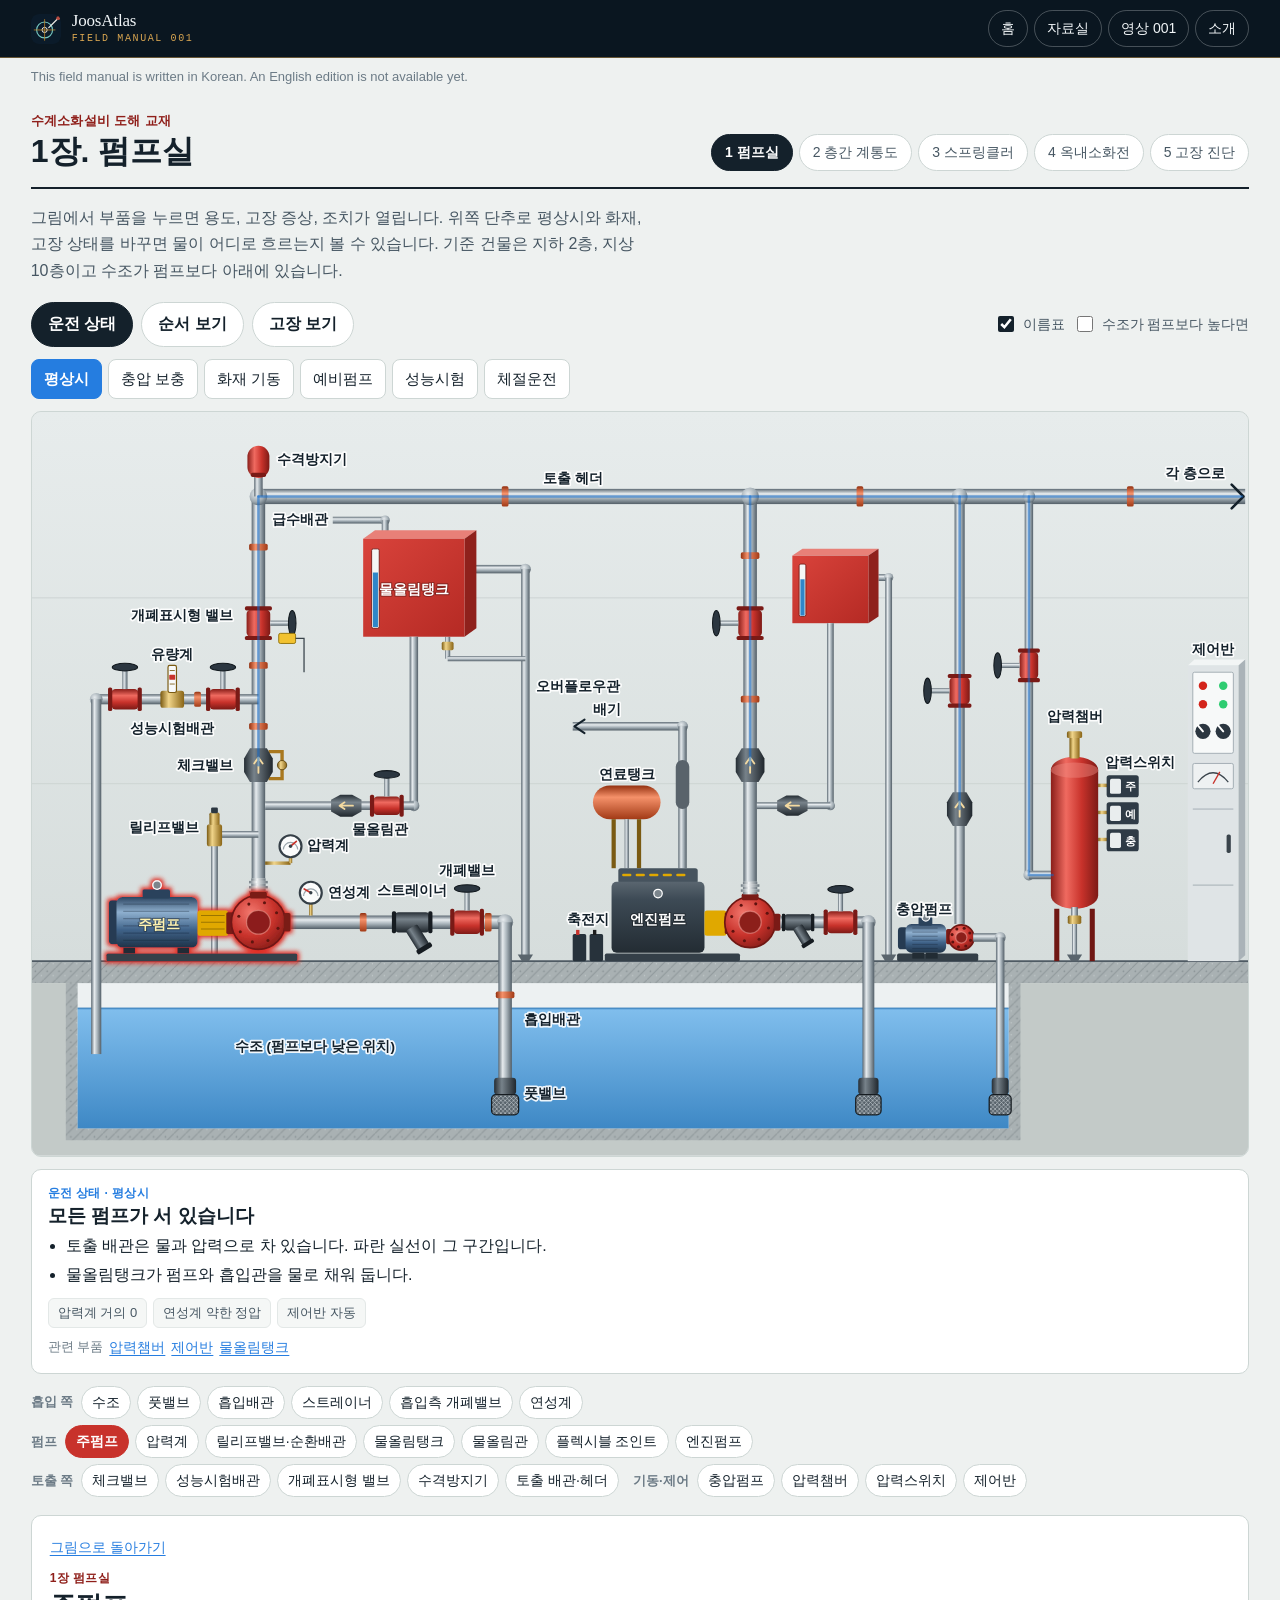
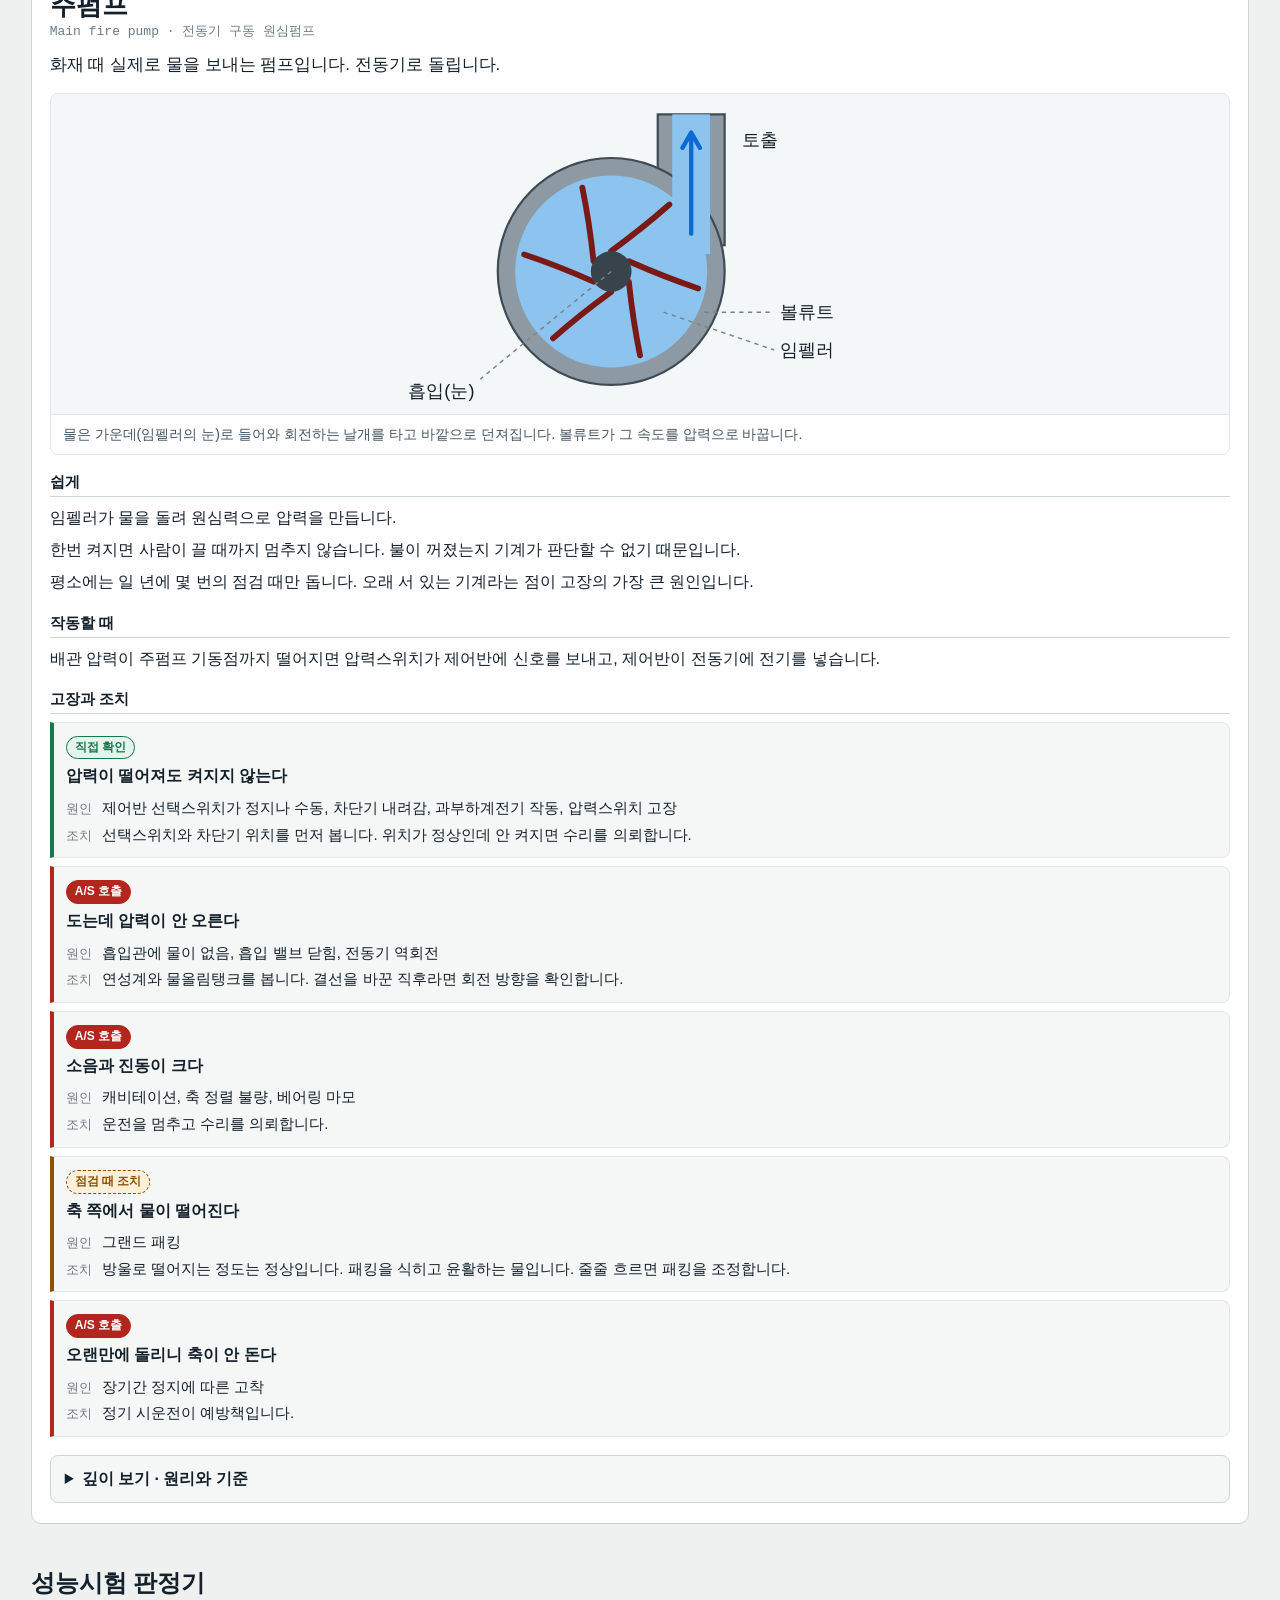
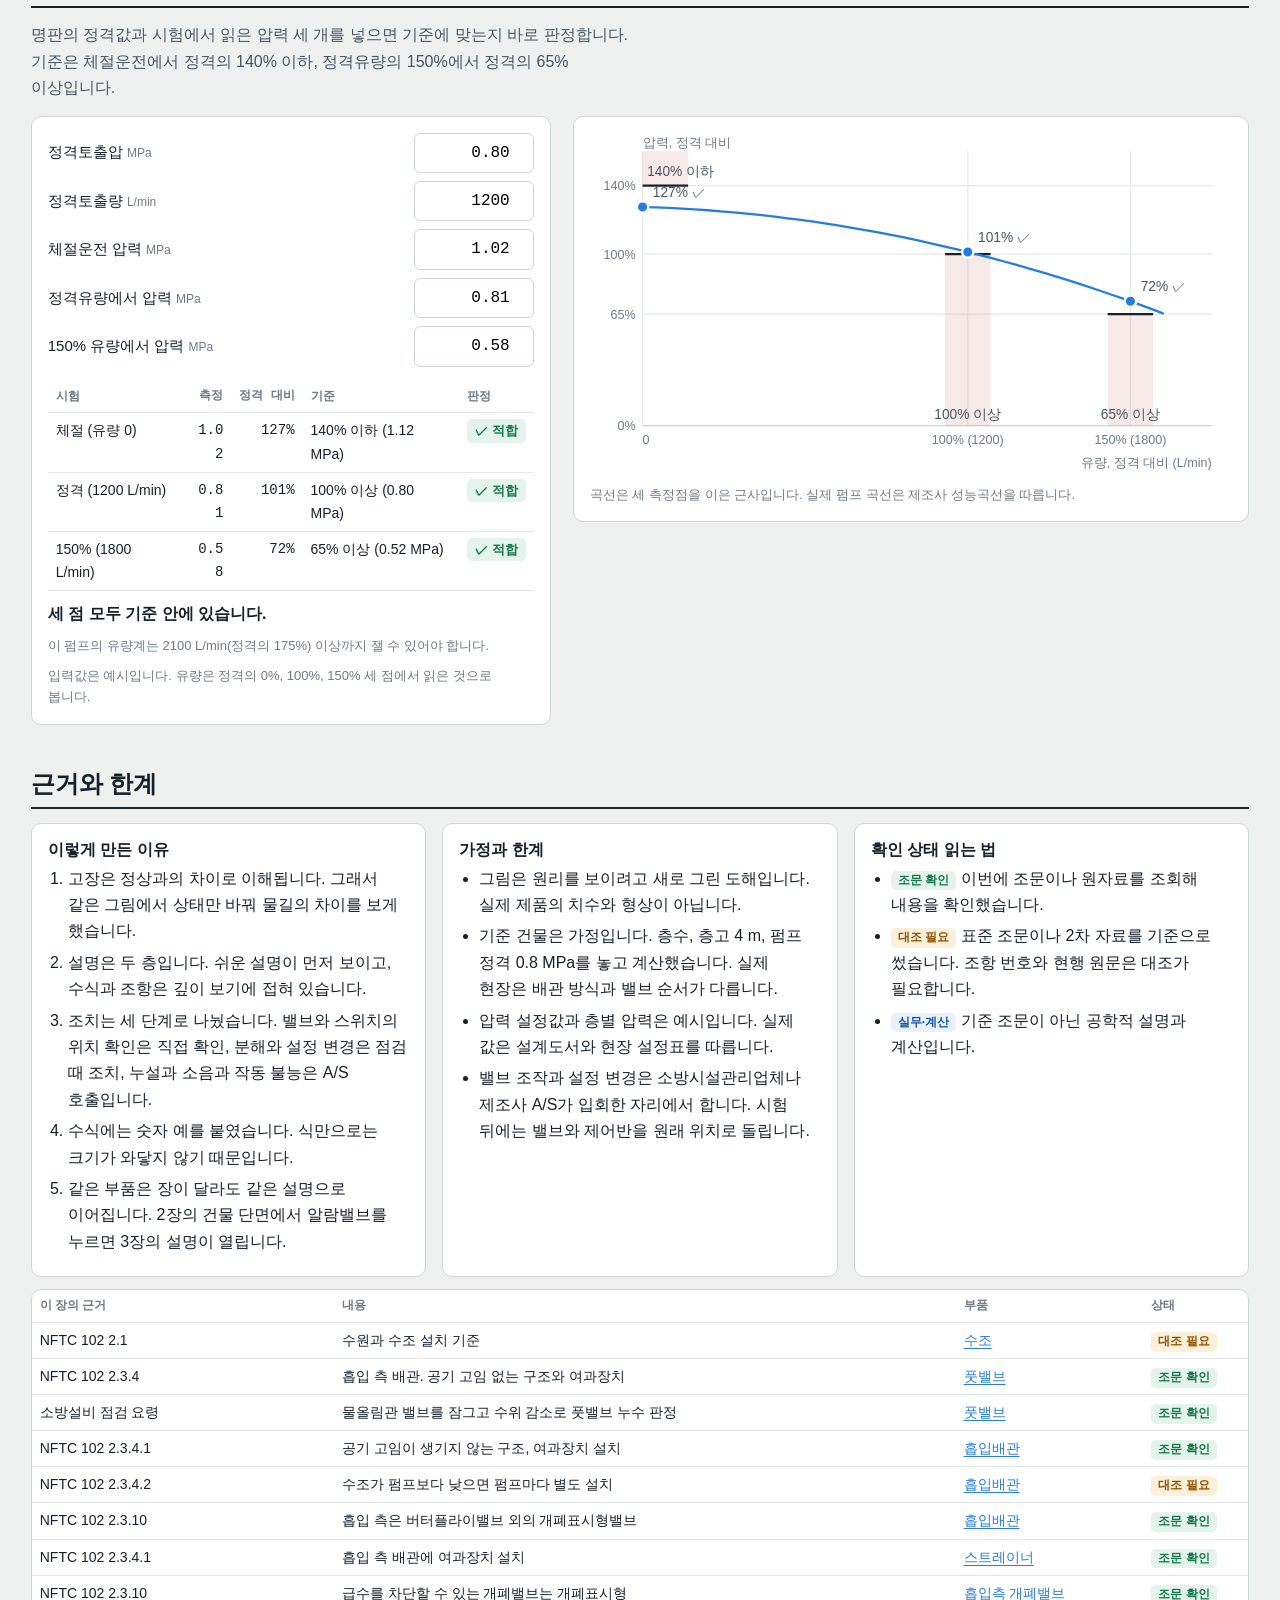
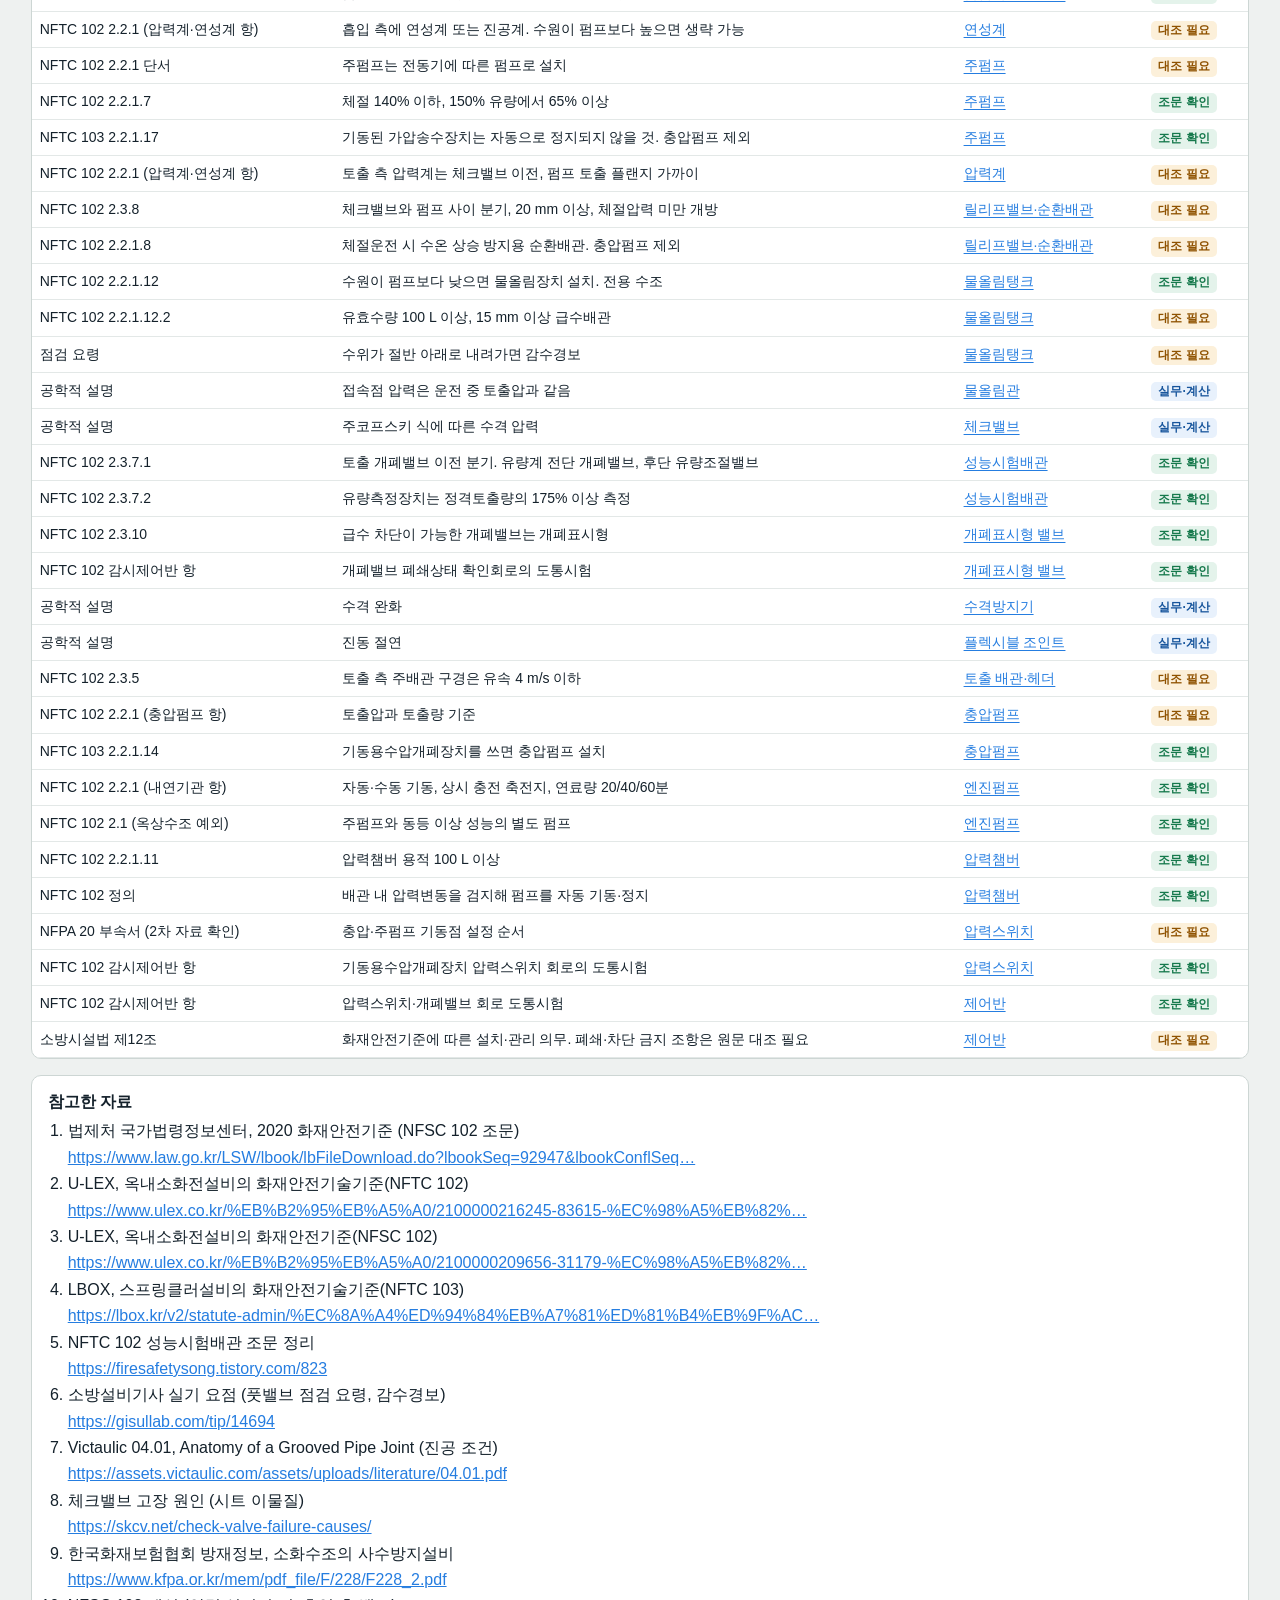
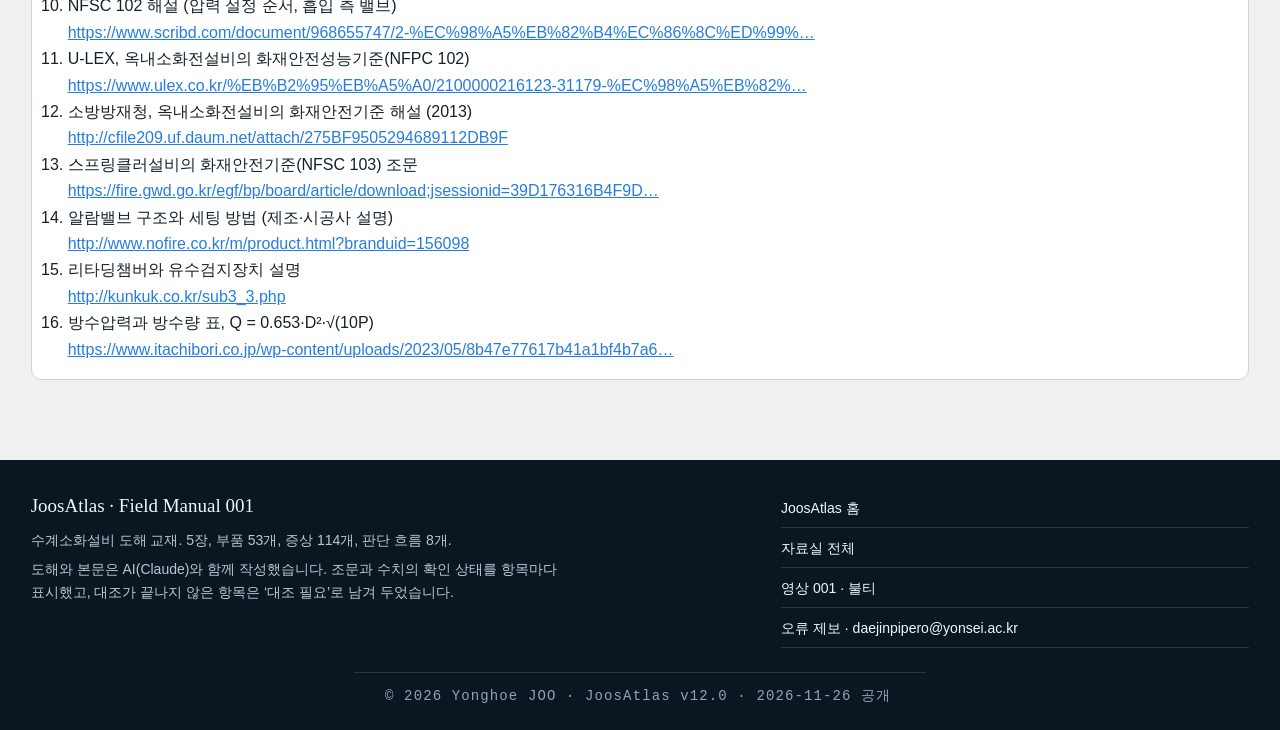
==== manual-001/index.html @ 62c25d91 "Add files via upload" ====
<!DOCTYPE html>
<html lang="ko">
<head>
<meta charset="utf-8">
<meta name="viewport" content="width=device-width, initial-scale=1">
<title>수계소화설비 도해 교재 — Field Manual 001 · JoosAtlas</title>
<meta name="description" content="펌프실에서 스프링클러 헤드까지, 수계소화설비를 그림으로 읽는 교재. 부품을 누르면 용도, 작동, 고장, 조치, 원리가 열립니다.">
<meta name="author" content="Yonghoe JOO">
<meta name="theme-color" content="#0a1620">
<link rel="canonical" href="https://daejinpipero-gaja.github.io/JoosAtlas/manual-001/">
<meta property="og:site_name" content="JoosAtlas">
<meta property="og:title" content="수계소화설비 도해 교재 — Field Manual 001">
<meta property="og:description" content="펌프실에서 스프링클러 헤드까지, 수계소화설비를 그림으로 읽는 교재. 부품을 누르면 용도, 작동, 고장, 조치, 원리가 열립니다.">
<meta property="og:type" content="article">
<meta property="og:url" content="https://daejinpipero-gaja.github.io/JoosAtlas/manual-001/">
<meta property="og:image" content="https://daejinpipero-gaja.github.io/JoosAtlas/assets/images/manual-001-cover.jpg">
<meta name="twitter:card" content="summary_large_image">
<link rel="icon" href="../favicon.svg" type="image/svg+xml">
<link rel="stylesheet" href="css/site.css?v=12.0.0">
</head>
<body>
<header class="jx-mast">
  <div class="jx-mast-in">
    <a class="jx-brand" href="../index.html" aria-label="JoosAtlas 홈으로">
      <img src="../assets/figures/joosatlas-mark.svg" alt="" width="30" height="30">
      <span><strong>JoosAtlas</strong><small>Field Manual 001</small></span>
    </a>
    <nav class="jx-nav" aria-label="사이트">
      <a href="../index.html">홈</a>
      <a href="../library.html">자료실</a>
      <a href="../film-001.html">영상 001</a>
      <a href="../about.html">소개</a>
    </nav>
  </div>
</header>
<p class="jx-note" lang="en">This field manual is written in Korean. An English edition is not available yet.</p>
<div class="wrap">
<header class="top">
  <div>
    <p class="eyebrow">수계소화설비 도해 교재</p>
    <h1 id="chapTitle">1장. 펌프실</h1>
  </div>
  <nav aria-label="장 목록"><ul class="chapters" id="chapNav"></ul></nav>
</header>
<main id="main"></main>
<section class="sec" id="basis">
  <h2>근거와 한계</h2>
  <div class="basis">
    <div class="card">
      <h3>이렇게 만든 이유</h3>
      <ol>
        <li>고장은 정상과의 차이로 이해됩니다. 그래서 같은 그림에서 상태만 바꿔 물길의 차이를 보게 했습니다.</li>
        <li>설명은 두 층입니다. 쉬운 설명이 먼저 보이고, 수식과 조항은 깊이 보기에 접혀 있습니다.</li>
        <li>조치는 세 단계로 나눴습니다. 밸브와 스위치의 위치 확인은 직접 확인, 분해와 설정 변경은 점검 때 조치, 누설과 소음과 작동 불능은 A/S 호출입니다.</li>
        <li>수식에는 숫자 예를 붙였습니다. 식만으로는 크기가 와닿지 않기 때문입니다.</li>
        <li>같은 부품은 장이 달라도 같은 설명으로 이어집니다. 2장의 건물 단면에서 알람밸브를 누르면 3장의 설명이 열립니다.</li>
      </ol>
    </div>
    <div class="card">
      <h3>가정과 한계</h3>
      <ul>
        <li>그림은 원리를 보이려고 새로 그린 도해입니다. 실제 제품의 치수와 형상이 아닙니다.</li>
        <li>기준 건물은 가정입니다. 층수, 층고 4 m, 펌프 정격 0.8 MPa를 놓고 계산했습니다. 실제 현장은 배관 방식과 밸브 순서가 다릅니다.</li>
        <li>압력 설정값과 층별 압력은 예시입니다. 실제 값은 설계도서와 현장 설정표를 따릅니다.</li>
        <li>밸브 조작과 설정 변경은 소방시설관리업체나 제조사 A/S가 입회한 자리에서 합니다. 시험 뒤에는 밸브와 제어반을 원래 위치로 돌립니다.</li>
      </ul>
    </div>
    <div class="card">
      <h3>확인 상태 읽는 법</h3>
      <ul>
        <li><span class="st v">조문 확인</span> 이번에 조문이나 원자료를 조회해 내용을 확인했습니다.</li>
        <li><span class="st c">대조 필요</span> 표준 조문이나 2차 자료를 기준으로 썼습니다. 조항 번호와 현행 원문은 대조가 필요합니다.</li>
        <li><span class="st p">실무·계산</span> 기준 조문이 아닌 공학적 설명과 계산입니다.</li>
      </ul>
    </div>
  </div>
  <div class="tablewrap" id="codeWrap"><table id="codeTable"><thead><tr><th>이 장의 근거</th><th>내용</th><th>부품</th><th>상태</th></tr></thead><tbody></tbody></table></div>
  <div class="card src" style="margin-top:16px">
    <h3 style="font-size:16px;margin-bottom:6px">참고한 자료</h3>
    <ol id="srcList" style="margin:0;padding-left:20px"></ol>
  </div>
</section>
</div>

<footer class="jx-foot">
  <div class="jx-foot-in">
    <div>
      <strong>JoosAtlas · Field Manual 001</strong>
      <p>수계소화설비 도해 교재. 5장, 부품 53개, 증상 114개, 판단 흐름 8개.</p>
      <p>도해와 본문은 AI(Claude)와 함께 작성했습니다. 조문과 수치의 확인 상태를 항목마다 표시했고, 대조가 끝나지 않은 항목은 ‘대조 필요’로 남겨 두었습니다.</p>
    </div>
    <nav aria-label="관련 자료">
      <a href="../index.html">JoosAtlas 홈</a>
      <a href="../library.html">자료실 전체</a>
      <a href="../film-001.html">영상 001 · 불티</a>
      <a href="mailto:daejinpipero@yonsei.ac.kr">오류 제보 · daejinpipero@yonsei.ac.kr</a>
    </nav>
  </div>
  <p class="jx-base">© 2026 Yonghoe JOO · JoosAtlas v12.0 · 2026-11-26 공개</p>
</footer>
<script src="js/book.js?v=12.0.0"></script>
<script src="js/scene.js?v=12.0.0"></script>
<script src="js/figs.js?v=12.0.0"></script>
<script src="js/data.js?v=12.0.0"></script>
<script src="js/draw.js?v=12.0.0"></script>
<script src="js/ch1.js?v=12.0.0"></script>
<script src="js/ch2.js?v=12.0.0"></script>
<script src="js/ch3.js?v=12.0.0"></script>
<script src="js/ch4.js?v=12.0.0"></script>
<script src="js/ch5.js?v=12.0.0"></script>
<script src="js/app.js?v=12.0.0"></script>
</body>
</html>
---- manual-001/css/site.css ----
:root{
  /* layout: illustrated stage first, reading card beside it on wide screens; cool technical-manual paper, signal red for fire equipment */
  --paper:#eef1f0; --panel:#ffffff; --panel-2:#f5f7f6; --ink:#14212b; --ink-2:#465662; --ink-3:#6c7b86; --line:#cdd6d4; --line-2:#e3e8e7;
  --fire:#c8322b; --fire-ink:#8f1f1a; --fire-tint:#fbecea; --water:#257de0; --water-tint:#e8f1fc;
  --ok:#16794c; --ok-tint:#e4f3eb; --warn:#8f5200; --warn-tint:#fcf0da; --crit:#b3261e; --crit-tint:#fce9e7;
  --series-1:#257de0; --series-2:#f47230;
  --font-body:"IBM Plex Sans KR","Noto Sans KR","Apple SD Gothic Neo","Malgun Gothic","Noto Sans CJK KR",sans-serif;
  --font-mono:"IBM Plex Mono","D2Coding",ui-monospace,Menlo,monospace;
  --r:10px;
  color-scheme:light;
}
*{box-sizing:border-box}
[hidden]{display:none!important}
html{-webkit-text-size-adjust:100%}
body{margin:0;background:var(--paper);color:var(--ink);font-family:var(--font-body);font-size:16px;line-height:1.65;word-break:keep-all;overflow-wrap:anywhere}
.wrap{max-width:1620px;margin:0 auto;padding:22px clamp(16px,2.4vw,36px) 72px}
h1,h2,h3,h4{text-wrap:balance;margin:0;line-height:1.25}
p{margin:0}
button{font:inherit;color:inherit}
:focus-visible{outline:3px solid var(--water);outline-offset:2px}

.top{display:flex;flex-wrap:wrap;gap:14px 28px;align-items:flex-end;justify-content:space-between;padding-bottom:16px;border-bottom:2px solid var(--ink)}
.eyebrow{font-size:13px;font-weight:600;color:var(--fire-ink);letter-spacing:.02em}
h1{font-size:32px;font-weight:700}
.chapters{display:flex;flex-wrap:wrap;gap:6px;list-style:none;margin:0;padding:0}
.ch{font:inherit;font-size:14px;padding:6px 13px;border-radius:999px;border:1px solid var(--line);background:var(--panel);color:var(--ink-2);cursor:pointer}
.ch:hover{border-color:var(--ink-3)}
.ch.on{background:var(--ink);border-color:var(--ink);color:#fff;font-weight:600}
.ch small{font-size:11px;margin-left:4px}
.lede{max-width:70ch;margin:16px 0 18px;color:var(--ink-2)}

.stage{display:grid;grid-template-columns:minmax(0,1fr);gap:18px;align-items:start}
@media (min-width:1500px){.stage{grid-template-columns:minmax(0,1fr) 450px}#detail{position:sticky;top:12px;max-height:calc(100vh - 24px);overflow:auto}}
.left{min-width:0;display:flex;flex-direction:column;gap:12px}

.tabs{display:flex;flex-wrap:wrap;gap:8px;align-items:center}
.tabs .tab{border:1px solid var(--line);background:var(--panel);padding:8px 16px;border-radius:999px;cursor:pointer;font-weight:600}
.tabs .tab[aria-selected="true"]{background:var(--ink);border-color:var(--ink);color:#fff}
.tabs .spacer{flex:1}
.tog{display:inline-flex;align-items:center;gap:6px;font-size:14px;color:var(--ink-2);cursor:pointer}
.tog input{width:16px;height:16px;accent-color:var(--ink)}
.opts{display:flex;flex-wrap:wrap;gap:6px}
.opt{border:1px solid var(--line);background:var(--panel);padding:7px 12px;border-radius:8px;cursor:pointer;font-size:15px}
.opt:hover{border-color:var(--ink-3)}
.opt[aria-pressed="true"]{background:var(--water);border-color:var(--water);color:#fff;font-weight:600}
.opts.fault .opt[aria-pressed="true"]{background:var(--crit);border-color:var(--crit)}
.stepper{display:flex;flex-wrap:wrap;gap:8px;align-items:center}
.stepper .opt{min-width:72px}
.dots{display:flex;gap:5px;list-style:none;margin:0;padding:0}
.dots button{width:28px;height:28px;border-radius:50%;border:1px solid var(--line);background:var(--panel);cursor:pointer;font-size:13px;font-family:var(--font-mono)}
.dots button[aria-current="step"]{background:var(--water);border-color:var(--water);color:#fff}

.cap{display:grid;grid-template-columns:minmax(0,1fr);gap:14px;background:var(--panel);border:1px solid var(--line);border-radius:var(--r);padding:14px 16px}
.cap.withchart{grid-template-columns:minmax(0,1fr) minmax(0,470px)}
@media (max-width:980px){.cap.withchart{grid-template-columns:minmax(0,1fr)}}
.cap h2{font-size:19px;font-weight:700;margin-bottom:4px}
.cap .kind{font-size:12px;font-weight:700;letter-spacing:.03em;color:var(--water)}
.cap.fault .kind{color:var(--crit)}
.cap ul{margin:6px 0 0;padding-left:18px;max-width:72ch}
.cap li{margin:2px 0}
.reads{display:flex;flex-wrap:wrap;gap:6px;margin-top:10px}
.read{font-size:13px;padding:3px 9px;border-radius:6px;background:var(--panel-2);border:1px solid var(--line-2);color:var(--ink-2)}
.rel{display:flex;flex-wrap:wrap;gap:6px;margin-top:8px;align-items:center;font-size:13px;color:var(--ink-3)}
.linkbtn{border:0;background:none;padding:0;color:var(--water);text-decoration:underline;text-underline-offset:3px;cursor:pointer;font-size:14px}
.posnote{margin-top:8px;font-size:14px;color:var(--warn);background:var(--warn-tint);border-radius:6px;padding:6px 10px}

.scenewrap{overflow-x:auto;border:1px solid var(--line);border-radius:var(--r);background:#dfe5e4}
#scene{display:block;width:100%;height:auto;min-width:940px}
#scene .lamp{transition:none}
.part{cursor:pointer;outline:none}
.part:focus-visible{filter:url(#fHov)}
@media (hover:hover){.part:hover{filter:url(#fHov)}}
.part.sel{filter:url(#fSel)}
.lb{font-size:16px;font-weight:600;fill:var(--ink);paint-order:stroke;stroke:rgba(255,255,255,.9);stroke-width:4px;stroke-linejoin:round;cursor:pointer}
.lb.inv{fill:#fff;stroke:rgba(0,0,0,.3);stroke-width:2.5px}
.lb.sel{fill:var(--fire-ink)}.lb.inv.sel{fill:#fff3b0}
#scene.nolabel .lb{display:none}
#scene.pos .part[data-id="footvalve"],#scene.pos .part[data-id="primingtank"],#scene.pos .part[data-id="primingpipe"],
#scene.pos .lb[data-id="footvalve"],#scene.pos .lb[data-id="primingtank"],#scene.pos .lb[data-id="primingpipe"]{opacity:.16}
.ps-t{font-size:13px;font-weight:700;fill:#fff}
.lamp{fill:#7b858c;stroke:#fff;stroke-width:1.5}
.lamp.run{fill:#22c55e}
.flow{display:none;fill:none;stroke-linecap:round;pointer-events:none}
.flow.held{display:block;stroke:#0b6bd3;stroke-width:3;opacity:.5}
.flow.on,.flow.hunt{display:block;stroke:#0b6bd3;stroke-width:6;stroke-dasharray:11 10}
.flow.weak{display:block;stroke:#0b6bd3;stroke-width:4;stroke-dasharray:4 17;opacity:.85}
.flow.warn{display:block;stroke:#e07b00;stroke-width:6;stroke-dasharray:11 10}
.flow.bad{display:block;stroke:#d3241b;stroke-width:6;stroke-dasharray:11 10}
.badge{display:none}.badge.show{display:block}
.badge rect{fill:#14212b}.badge.bad rect{fill:var(--crit)}
.badge text{font-size:14px;font-weight:700;fill:#fff}
@keyframes dash{to{stroke-dashoffset:-21}}
@keyframes blink{50%{opacity:.15}}
@keyframes spin{to{transform:rotate(360deg)}}
@media (prefers-reduced-motion:no-preference){
  .flow.on,.flow.warn,.flow.bad{animation:dash .6s linear infinite}
  .flow.weak{animation:dash 1.6s linear infinite}
  .flow.hunt{animation:dash .6s linear infinite,blink 1.2s steps(2,start) infinite}
  .lamp.run{animation:blink 1s steps(2,start) infinite}
  .f-spin{animation:spin 2.6s linear infinite}
}
.f-spin{transform-origin:0 0}

.chips{display:flex;flex-wrap:wrap;gap:6px 14px;align-items:baseline}
.chipgroup{display:flex;flex-wrap:wrap;gap:6px;align-items:center}
.chipgroup b{font-size:13px;color:var(--ink-3);font-weight:600;margin-right:2px}
.chip{border:1px solid var(--line);background:var(--panel);padding:4px 10px;border-radius:999px;cursor:pointer;font-size:14px}
.chip[aria-pressed="true"]{background:var(--fire);border-color:var(--fire);color:#fff;font-weight:600}

#detail{background:var(--panel);border:1px solid var(--line);border-radius:var(--r);padding:18px 18px 20px;min-width:0}
.d-cat{font-size:12px;font-weight:700;letter-spacing:.03em;color:var(--fire-ink)}
#detail h2{font-size:26px;font-weight:700}
.d-en{font-size:13px;color:var(--ink-3);font-family:var(--font-mono)}
.d-one{margin-top:8px;font-size:17px;font-weight:500}
.d-lift{display:inline-block;margin-top:8px;font-size:13px;padding:2px 9px;border-radius:6px;background:var(--warn-tint);color:var(--warn)}
.d-fig{margin-top:14px;border:1px solid var(--line-2);border-radius:8px;overflow:hidden;background:#f4f7f7}
.d-fig svg{display:block;width:100%;height:auto;max-height:320px}
.d-fig .states{display:flex;flex-wrap:wrap;gap:6px;padding:8px 10px;border-bottom:1px solid var(--line-2);background:var(--panel)}
.d-fig .states .opt{font-size:14px;padding:5px 10px}
.d-fig figcaption{padding:8px 12px;font-size:14px;color:var(--ink-2);background:var(--panel);border-top:1px solid var(--line-2)}
figure{margin:0}
.d-sec{margin-top:18px}
.d-sec h3{font-size:15px;font-weight:700;color:var(--ink);padding-bottom:4px;border-bottom:1px solid var(--line);margin-bottom:8px}
.d-sec p+p{margin-top:6px}
.fault{border:1px solid var(--line-2);border-left:4px solid var(--ink-3);border-radius:0 8px 8px 0;padding:10px 12px;margin-top:8px;background:var(--panel-2)}
.fault.lv-self{border-left-color:var(--ok)}.fault.lv-pro{border-left-color:var(--warn)}.fault.lv-as{border-left-color:var(--crit)}
.fault strong{display:block;font-weight:600}
.fault dl{margin:6px 0 0;display:grid;grid-template-columns:auto minmax(0,1fr);gap:2px 10px;font-size:15px}
.fault dt{color:var(--ink-3);font-size:13px;padding-top:2px}
.fault dd{margin:0}
.pill{display:inline-block;font-size:12px;font-weight:700;padding:1px 8px;border-radius:999px;margin-bottom:4px;border:1.5px solid}
.pill.self{color:var(--ok);background:var(--ok-tint);border-color:var(--ok);border-style:solid}
.pill.pro{color:var(--warn);background:var(--warn-tint);border-color:var(--warn);border-style:dashed}
.pill.as{color:#fff;background:var(--crit);border-color:var(--crit)}
details.deep{margin-top:18px;border:1px solid var(--line);border-radius:8px;background:var(--panel-2)}
details.deep summary{cursor:pointer;padding:10px 14px;font-weight:700}
details.deep .in{padding:0 14px 14px}
details.deep li{margin:6px 0}
details.deep ul,details.deep ol{padding-left:18px;margin:4px 0}
.eq{display:inline-block;font-family:var(--font-mono);font-size:14px;background:var(--panel);border:1px solid var(--line-2);border-radius:5px;padding:1px 7px;margin:2px 0}
table{border-collapse:collapse;width:100%;font-size:14px}
th,td{text-align:left;padding:6px 8px;border-bottom:1px solid var(--line-2);vertical-align:top}
th{font-size:12px;color:var(--ink-3);font-weight:600;white-space:nowrap}
td.num,th.num{text-align:right;font-variant-numeric:tabular-nums;font-family:var(--font-mono)}
.st{display:inline-block;font-size:12px;font-weight:600;padding:0 7px;border-radius:5px;white-space:nowrap}
.st.v{background:var(--ok-tint);color:var(--ok)}.st.c{background:var(--warn-tint);color:var(--warn)}.st.p{background:var(--water-tint);color:#17559c}

.sec{margin-top:44px}
.sec>h2{font-size:24px;font-weight:700;padding-bottom:8px;border-bottom:2px solid var(--ink);margin-bottom:14px}
.sec>p.intro{max-width:70ch;color:var(--ink-2);margin-bottom:14px}
.cols{display:grid;grid-template-columns:minmax(0,520px) minmax(0,1fr);gap:22px;align-items:start}
@media (max-width:900px){.cols{grid-template-columns:minmax(0,1fr)}}
.card{background:var(--panel);border:1px solid var(--line);border-radius:var(--r);padding:16px}
.form{display:grid;grid-template-columns:minmax(0,1fr) 120px;gap:8px 12px;align-items:center}
.form label{font-size:15px}
.form input{font:inherit;font-family:var(--font-mono);padding:6px 8px;border:1px solid var(--line);border-radius:6px;width:100%;text-align:right;background:var(--panel)}
.form .unit{font-size:12px;color:var(--ink-3)}
.verdicts{margin-top:14px}
.vd{display:inline-flex;align-items:center;gap:5px;font-weight:700;font-size:13px;padding:1px 8px;border-radius:5px;white-space:nowrap}
.vd.ok{background:var(--ok-tint);color:var(--ok)}.vd.ng{background:var(--crit-tint);color:var(--crit)}
.chart{position:relative;max-width:640px}
.chart svg{display:block;width:100%;height:auto}
.c-axis{stroke:var(--line);stroke-width:1}.c-grid{stroke:var(--line-2);stroke-width:1}
.c-ref{stroke:var(--ink-3);stroke-width:1;stroke-dasharray:4 4}
.c-t{font-size:12px;fill:var(--ink-2)}.c-ts{font-size:11px;fill:var(--ink-3)}
.c-line{fill:none;stroke:var(--series-1);stroke-width:2;stroke-linejoin:round;stroke-linecap:round}
.c-line2{fill:none;stroke:var(--series-2);stroke-width:2;stroke-dasharray:6 4;stroke-linejoin:round}
.c-pt{fill:var(--series-1);stroke:var(--panel);stroke-width:2}
.c-zone{fill:var(--crit);opacity:.1}
.c-lim{stroke:var(--ink);stroke-width:2}
.c-cross{stroke:var(--ink-3);stroke-width:1;display:none}
.tip{position:absolute;pointer-events:none;background:var(--ink);color:#fff;font-size:13px;padding:5px 9px;border-radius:6px;display:none;white-space:nowrap;z-index:2;transform:translate(-50%,-120%)}
.tip b{font-family:var(--font-mono)}
.legend{display:flex;gap:14px;font-size:13px;color:var(--ink-2);margin-top:4px}
.legend i{display:inline-block;width:20px;height:0;border-top:2px solid var(--series-1);vertical-align:middle;margin-right:5px}
.legend i.s2{border-top:2px dashed var(--series-2)}
.note{font-size:13px;color:var(--ink-3);margin-top:8px;max-width:72ch}
.search{font:inherit;padding:8px 12px;border:1px solid var(--line);border-radius:8px;width:min(420px,100%);background:var(--panel)}
.tablewrap{overflow-x:auto;margin-top:12px;background:var(--panel);border:1px solid var(--line);border-radius:var(--r)}
.tablewrap table{min-width:720px}
.basis{display:grid;grid-template-columns:repeat(auto-fit,minmax(300px,1fr));gap:16px}
.basis h3{font-size:16px;margin-bottom:6px}
.basis ol,.basis ul{margin:0;padding-left:20px}
.basis li{margin:5px 0}
.src a{color:var(--water);word-break:break-all}
.backtop{display:none;margin-bottom:10px}
@media (max-width:1499px){.backtop{display:inline-block}}

/* figure inks */
.f-bg{fill:#f4f7f7}.f-m{fill:#8e9aa3;stroke:#3f4a53;stroke-width:1.5}.f-w{fill:#8cc4ef}.f-w2{fill:#c3e0f6}.f-w3{fill:#f3d7a3}.f-air{fill:#fdfefe}
.f-seat{fill:#39434b}.f-disc{fill:#c8322b;stroke:#7a1a16;stroke-width:1}.f-stem{fill:#5c6871}.f-mesh,.f-meshfig{fill:url(#pMesh);stroke:#39434b;stroke-width:1.5}
.f-deb{fill:#6b4a12;stroke:#3d2a08;stroke-width:1}.f-spr{fill:none;stroke:#39434b;stroke-width:3;stroke-linejoin:round}
.f-t{font-size:12.5px;fill:var(--ink);font-weight:500}.f-l{stroke:#74838e;stroke-width:1;stroke-dasharray:3 3}
.f-a{fill:none;stroke:#0b6bd3;stroke-width:3;stroke-linecap:round}.f-a.bad{stroke:#c3241b}.f-a.warn{stroke:#b86a00}
.f-box{fill:#fff;stroke:#39434b;stroke-width:1.5}.f-dot{fill:#39434b}.f-ct{stroke:#39434b;stroke-width:3;stroke-linecap:round;fill:none}.f-ct.on{stroke:#16794c}
.f-br{fill:#c9a44a;stroke:#7a5a12;stroke-width:1}.f-arm{stroke:#39434b;stroke-width:3;fill:none}.f-float{fill:#e0a800;stroke:#8a6b00;stroke-width:1.5}
.f-alarm{fill:#d3241b}.f-ok{fill:#16794c}.f-glass{fill:#fff;stroke:#39434b;stroke-width:1.5}.f-float2{fill:#c8322b}.f-brk{fill:none;stroke:#39434b;stroke-width:1.5}
.f-ptr{fill:#c8322b}.f-hw{fill:#2b3640}.f-tam{fill:#f2c230;stroke:#8a6b00;stroke-width:1}.f-dial{fill:#fff;stroke:#39434b;stroke-width:3}
.f-tick{stroke:#39434b;stroke-width:2}.f-ndl{stroke:#c8322b;stroke-width:3.5;stroke-linecap:round}.f-blade{fill:none;stroke:#7a1a16;stroke-width:4;stroke-linecap:round}

/* chapters 2 to 5 */
.viz{display:none}.viz.show{display:block}
.spray path{fill:none;stroke:#0b6bd3;stroke-width:2.5;stroke-dasharray:3 8;stroke-linecap:round}
.mark{fill:none;stroke:#f47230;stroke-width:4;stroke-dasharray:7 6;pointer-events:none}
.nt{font-size:13px;fill:var(--ink-3)}.fl{font-size:15px;font-weight:700;fill:var(--ink-2)}
.pl{font-size:15px;font-family:var(--font-mono);fill:var(--ink)}.pl.hi{fill:var(--crit);font-weight:700}
.zt{font-size:17px;font-weight:700;fill:var(--ink-2)}.dt{font-size:14px;font-weight:700;fill:var(--ink)}.bt{font-size:13px;font-weight:700;fill:#fff}
.lb.inv2{fill:#4a3b14;stroke:rgba(255,255,255,.55)}
.d-home{margin-top:8px;font-size:14px;color:var(--ink-2)}
.seqpick{margin-bottom:8px}
#optsSeq{display:block}
.treepick{display:flex;flex-wrap:wrap;gap:6px;margin-bottom:12px}
.tree h3{font-size:19px;margin-bottom:10px}
.tree .steps{margin:0;padding-left:22px;max-width:76ch}
.tree .steps li{margin:8px 0;padding-left:4px}
.tree .steps li span{margin-right:10px}
.tree .ans{font-size:13px;padding:1px 9px;border-radius:6px;background:var(--panel-2);border:1px solid var(--line);white-space:nowrap}
.tree .now{font-weight:600}
.tree .yn{display:inline-flex;gap:6px;margin-top:6px}
.tree .fault{max-width:76ch;margin-top:12px}
@media (prefers-reduced-motion:no-preference){.spray path{animation:dash .5s linear infinite}.mark{animation:blink 1.1s steps(2,start) infinite}}

/* ---------- JoosAtlas site chrome (site build only) ---------- */
.jx-mast{background:#0a1620;color:#f2f6f8;border-bottom:1px solid rgba(217,166,81,.45)}
.jx-mast-in{max-width:1620px;margin:0 auto;padding:10px clamp(16px,2.4vw,36px);display:flex;flex-wrap:wrap;align-items:center;gap:10px 24px}
.jx-brand{display:flex;align-items:center;gap:11px;margin-right:auto;color:inherit;text-decoration:none}
.jx-brand img{width:30px;height:30px;border-radius:8px;display:block}
.jx-brand span{display:grid;line-height:1.05}
.jx-brand strong{font-family:"Iowan Old Style","Palatino Linotype",Palatino,Georgia,"Noto Serif",serif;font-weight:400;font-size:17px;letter-spacing:-.01em}
.jx-brand small{font-family:var(--font-mono);font-size:10px;letter-spacing:.16em;text-transform:uppercase;color:#d9a651;margin-top:4px}
.jx-nav{display:flex;flex-wrap:wrap;gap:4px 6px}
.jx-nav a{color:#f2f6f8;text-decoration:none;font-size:14px;padding:6px 12px;border:1px solid rgba(242,246,248,.26);border-radius:999px}
.jx-nav a:hover{border-color:#d9a651;background:rgba(217,166,81,.14)}
.jx-mast :focus-visible,.jx-foot :focus-visible{outline:3px solid #d9a651;outline-offset:2px}
.jx-note{max-width:1620px;margin:0 auto;padding:8px clamp(16px,2.4vw,36px) 0;font-size:13px;color:var(--ink-3)}
.jx-foot{background:#0a1620;color:#b9c7d1;margin-top:8px}
.jx-foot-in{max-width:1620px;margin:0 auto;padding:30px clamp(16px,2.4vw,36px) 18px;display:grid;grid-template-columns:minmax(0,1.5fr) minmax(0,1fr);gap:22px 48px}
@media (max-width:760px){.jx-foot-in{grid-template-columns:minmax(0,1fr)}}
.jx-foot strong{display:block;color:#f2f6f8;font-family:"Iowan Old Style","Palatino Linotype",Palatino,Georgia,"Noto Serif",serif;font-weight:400;font-size:19px;margin-bottom:8px}
.jx-foot p{font-size:14px;max-width:68ch;margin-top:6px}
.jx-foot nav{display:grid;gap:2px;align-content:start}
.jx-foot nav a{color:#f2f6f8;text-decoration:none;font-size:14px;padding:7px 0;border-bottom:1px solid rgba(242,246,248,.14)}
.jx-foot nav a:hover{color:#d9a651}
.jx-base{max-width:1620px;margin:0 auto;padding:12px clamp(16px,2.4vw,36px) 22px;font-family:var(--font-mono);font-size:11px;letter-spacing:.08em;color:#93a3b0;border-top:1px solid rgba(242,246,248,.14)}
@media print{.jx-mast,.jx-note,.jx-foot{display:none}}
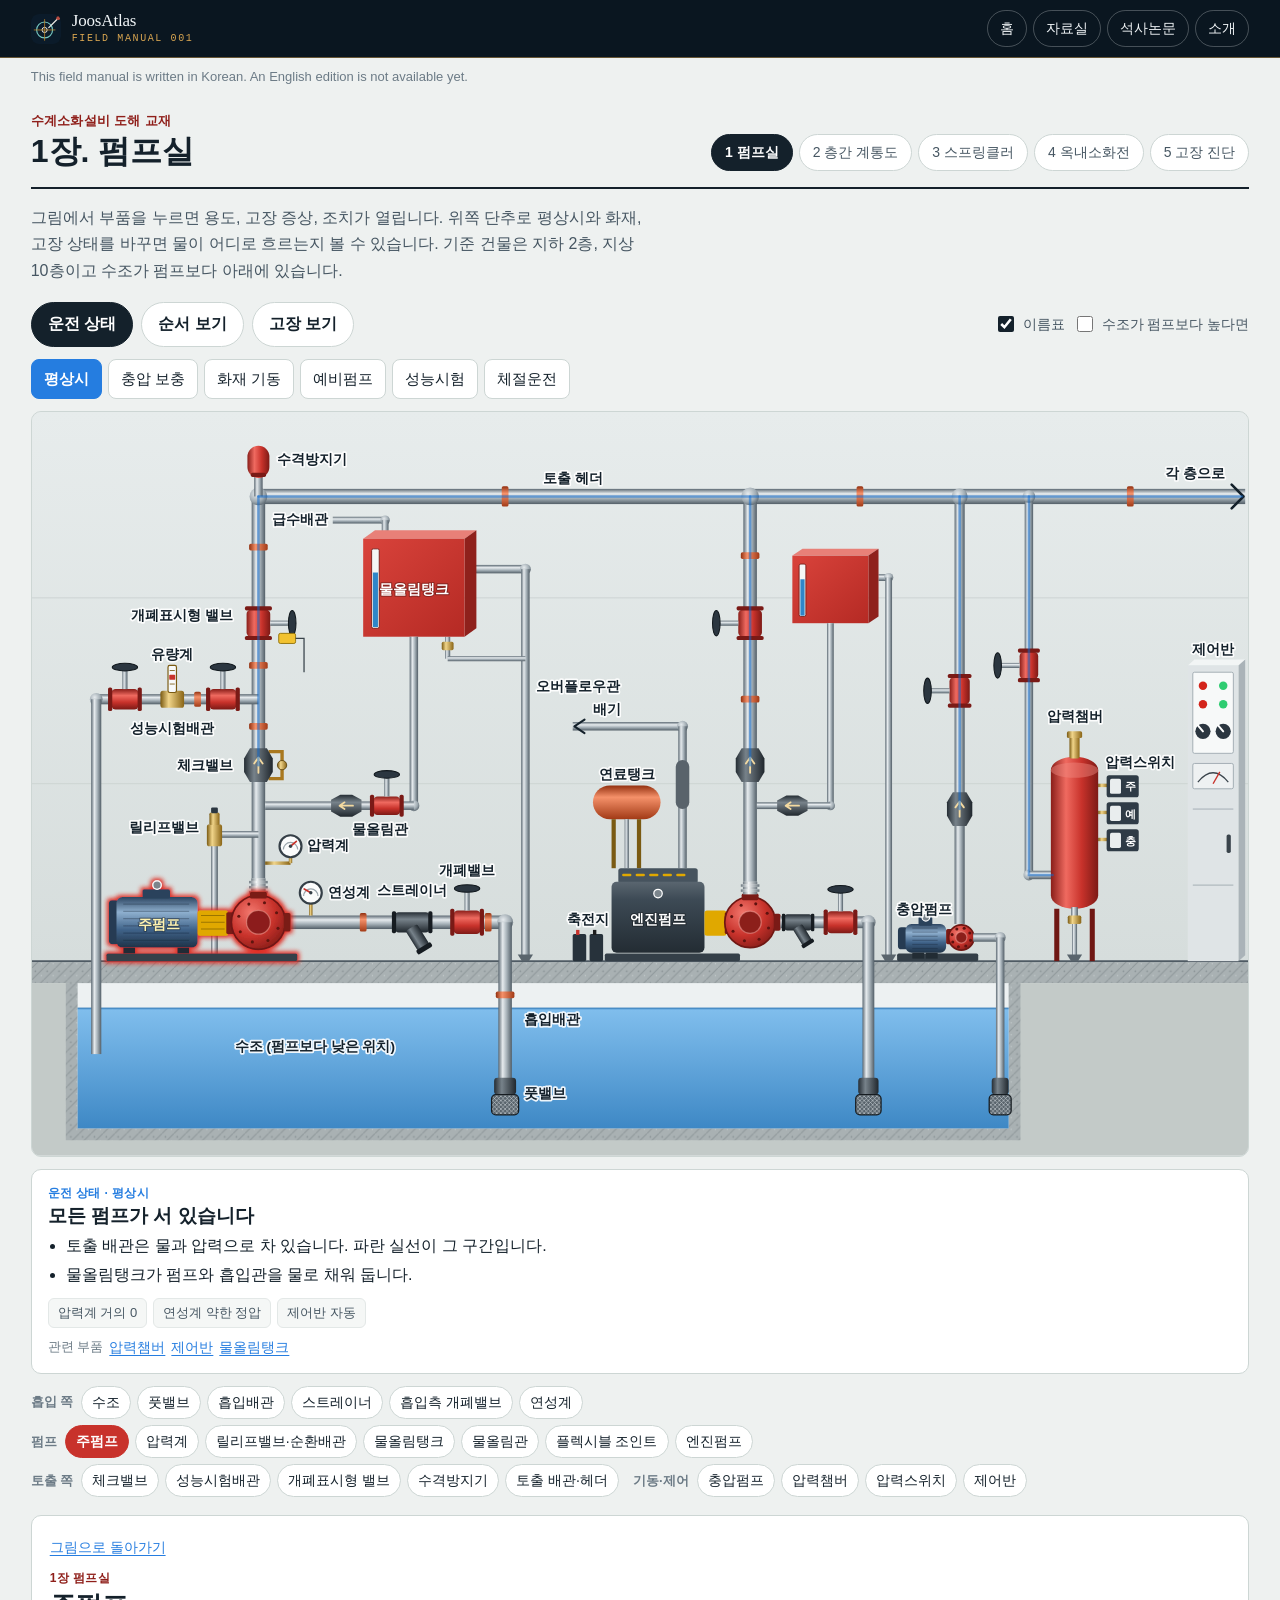
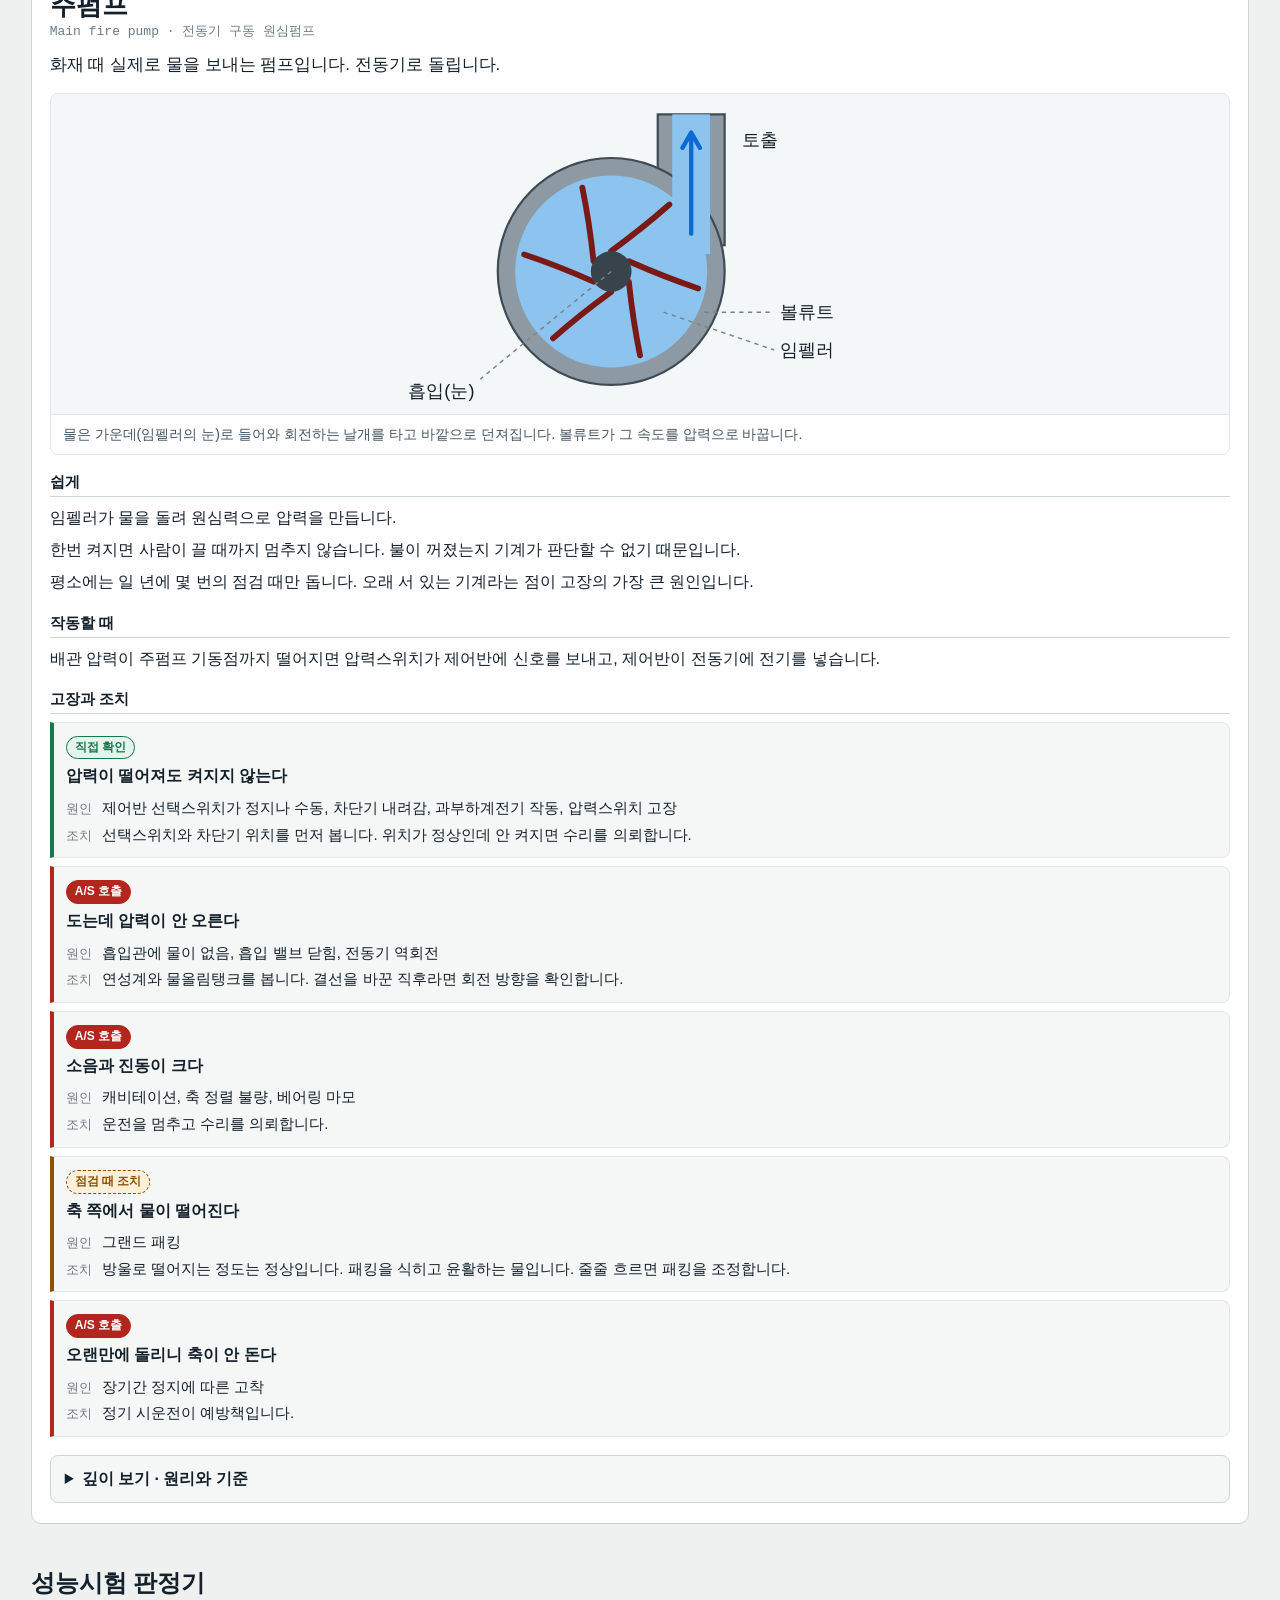
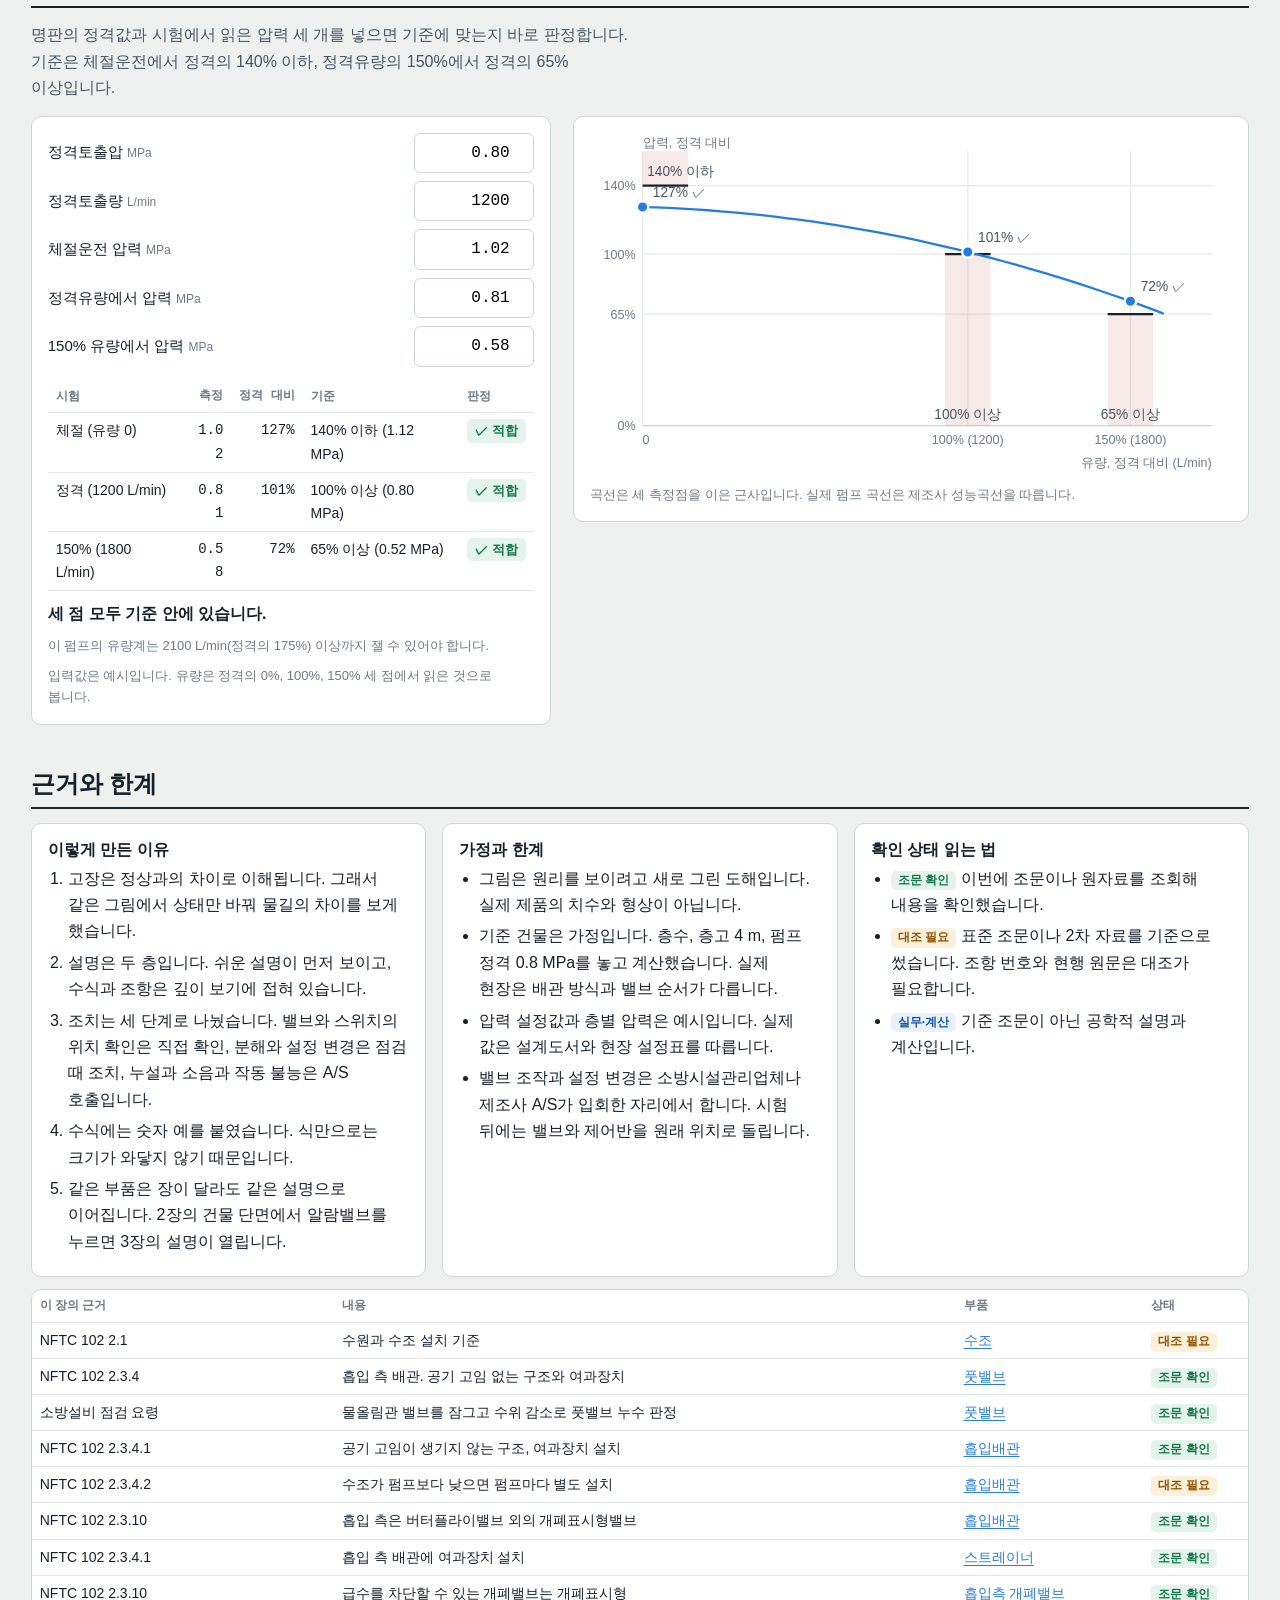
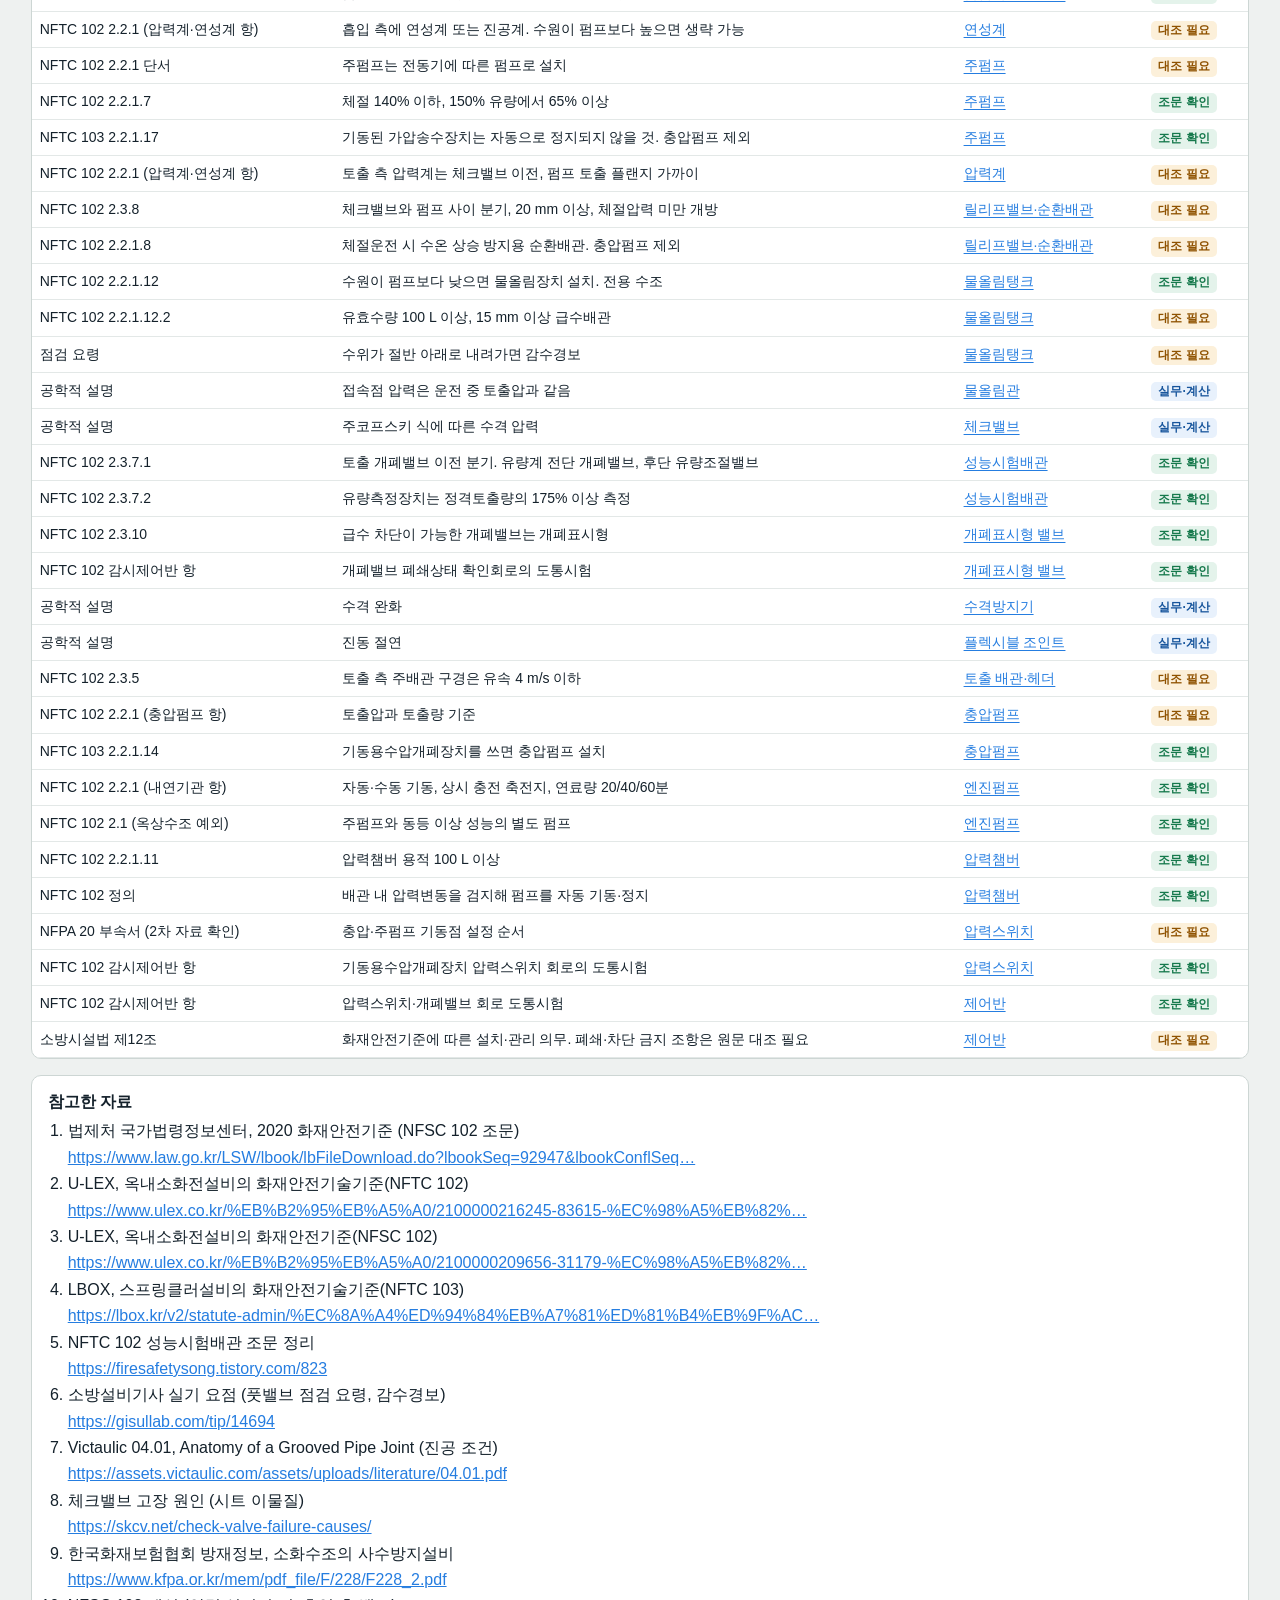
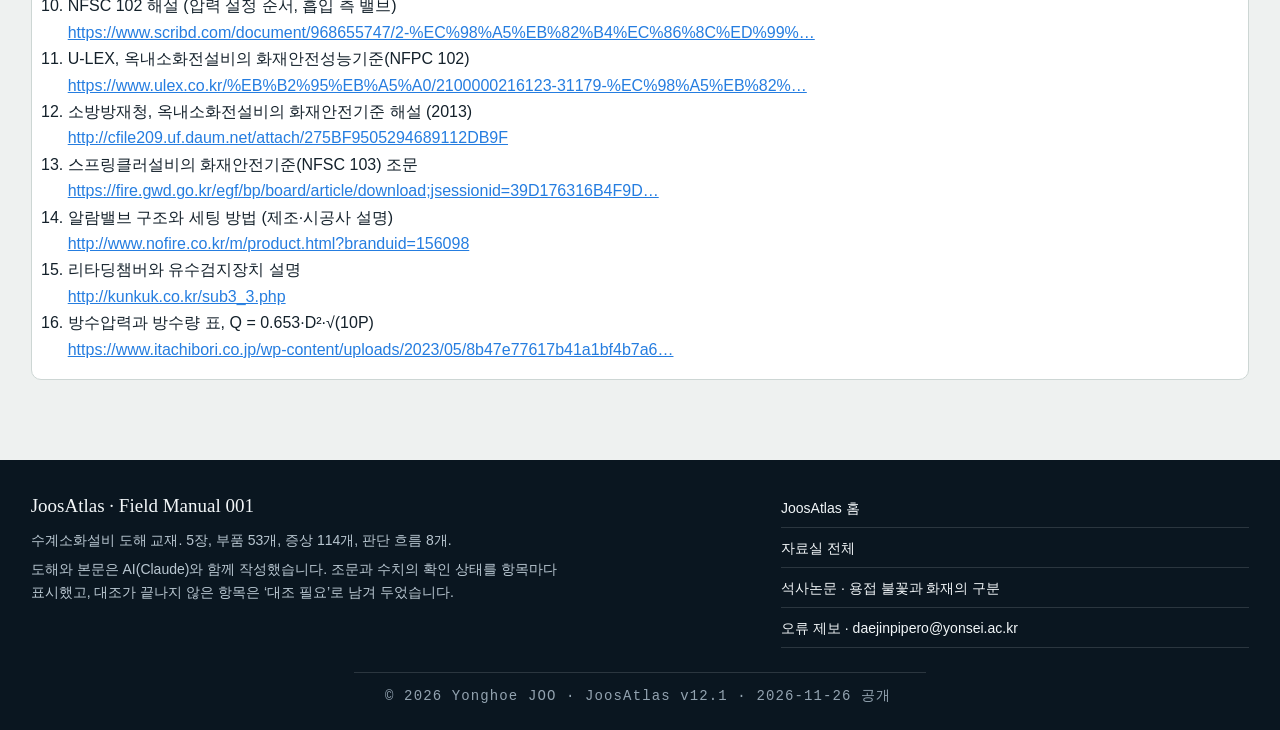
==== commit 5116b76e: "Add files via upload" ====
--- a/manual-001/index.html
+++ b/manual-001/index.html
@@ -16,7 +16,7 @@
 <meta property="og:image" content="https://daejinpipero-gaja.github.io/JoosAtlas/assets/images/manual-001-cover.jpg">
 <meta name="twitter:card" content="summary_large_image">
 <link rel="icon" href="../favicon.svg" type="image/svg+xml">
-<link rel="stylesheet" href="css/site.css?v=12.0.0">
+<link rel="stylesheet" href="css/site.css?v=12.1.0">
 </head>
 <body>
 <header class="jx-mast">
@@ -28,7 +28,7 @@
     <nav class="jx-nav" aria-label="사이트">
       <a href="../index.html">홈</a>
       <a href="../library.html">자료실</a>
-      <a href="../film-001.html">영상 001</a>
+      <a href="../thesis-2023.html">석사논문</a>
       <a href="../about.html">소개</a>
     </nav>
   </div>
@@ -92,22 +92,22 @@
     <nav aria-label="관련 자료">
       <a href="../index.html">JoosAtlas 홈</a>
       <a href="../library.html">자료실 전체</a>
-      <a href="../film-001.html">영상 001 · 불티</a>
+      <a href="../thesis-2023.html">석사논문 · 용접 불꽃과 화재의 구분</a>
       <a href="mailto:daejinpipero@yonsei.ac.kr">오류 제보 · daejinpipero@yonsei.ac.kr</a>
     </nav>
   </div>
-  <p class="jx-base">© 2026 Yonghoe JOO · JoosAtlas v12.0 · 2026-11-26 공개</p>
+  <p class="jx-base">© 2026 Yonghoe JOO · JoosAtlas v12.1 · 2026-11-26 공개</p>
 </footer>
-<script src="js/book.js?v=12.0.0"></script>
-<script src="js/scene.js?v=12.0.0"></script>
-<script src="js/figs.js?v=12.0.0"></script>
-<script src="js/data.js?v=12.0.0"></script>
-<script src="js/draw.js?v=12.0.0"></script>
-<script src="js/ch1.js?v=12.0.0"></script>
-<script src="js/ch2.js?v=12.0.0"></script>
-<script src="js/ch3.js?v=12.0.0"></script>
-<script src="js/ch4.js?v=12.0.0"></script>
-<script src="js/ch5.js?v=12.0.0"></script>
-<script src="js/app.js?v=12.0.0"></script>
+<script src="js/book.js?v=12.1.0"></script>
+<script src="js/scene.js?v=12.1.0"></script>
+<script src="js/figs.js?v=12.1.0"></script>
+<script src="js/data.js?v=12.1.0"></script>
+<script src="js/draw.js?v=12.1.0"></script>
+<script src="js/ch1.js?v=12.1.0"></script>
+<script src="js/ch2.js?v=12.1.0"></script>
+<script src="js/ch3.js?v=12.1.0"></script>
+<script src="js/ch4.js?v=12.1.0"></script>
+<script src="js/ch5.js?v=12.1.0"></script>
+<script src="js/app.js?v=12.1.0"></script>
 </body>
 </html>
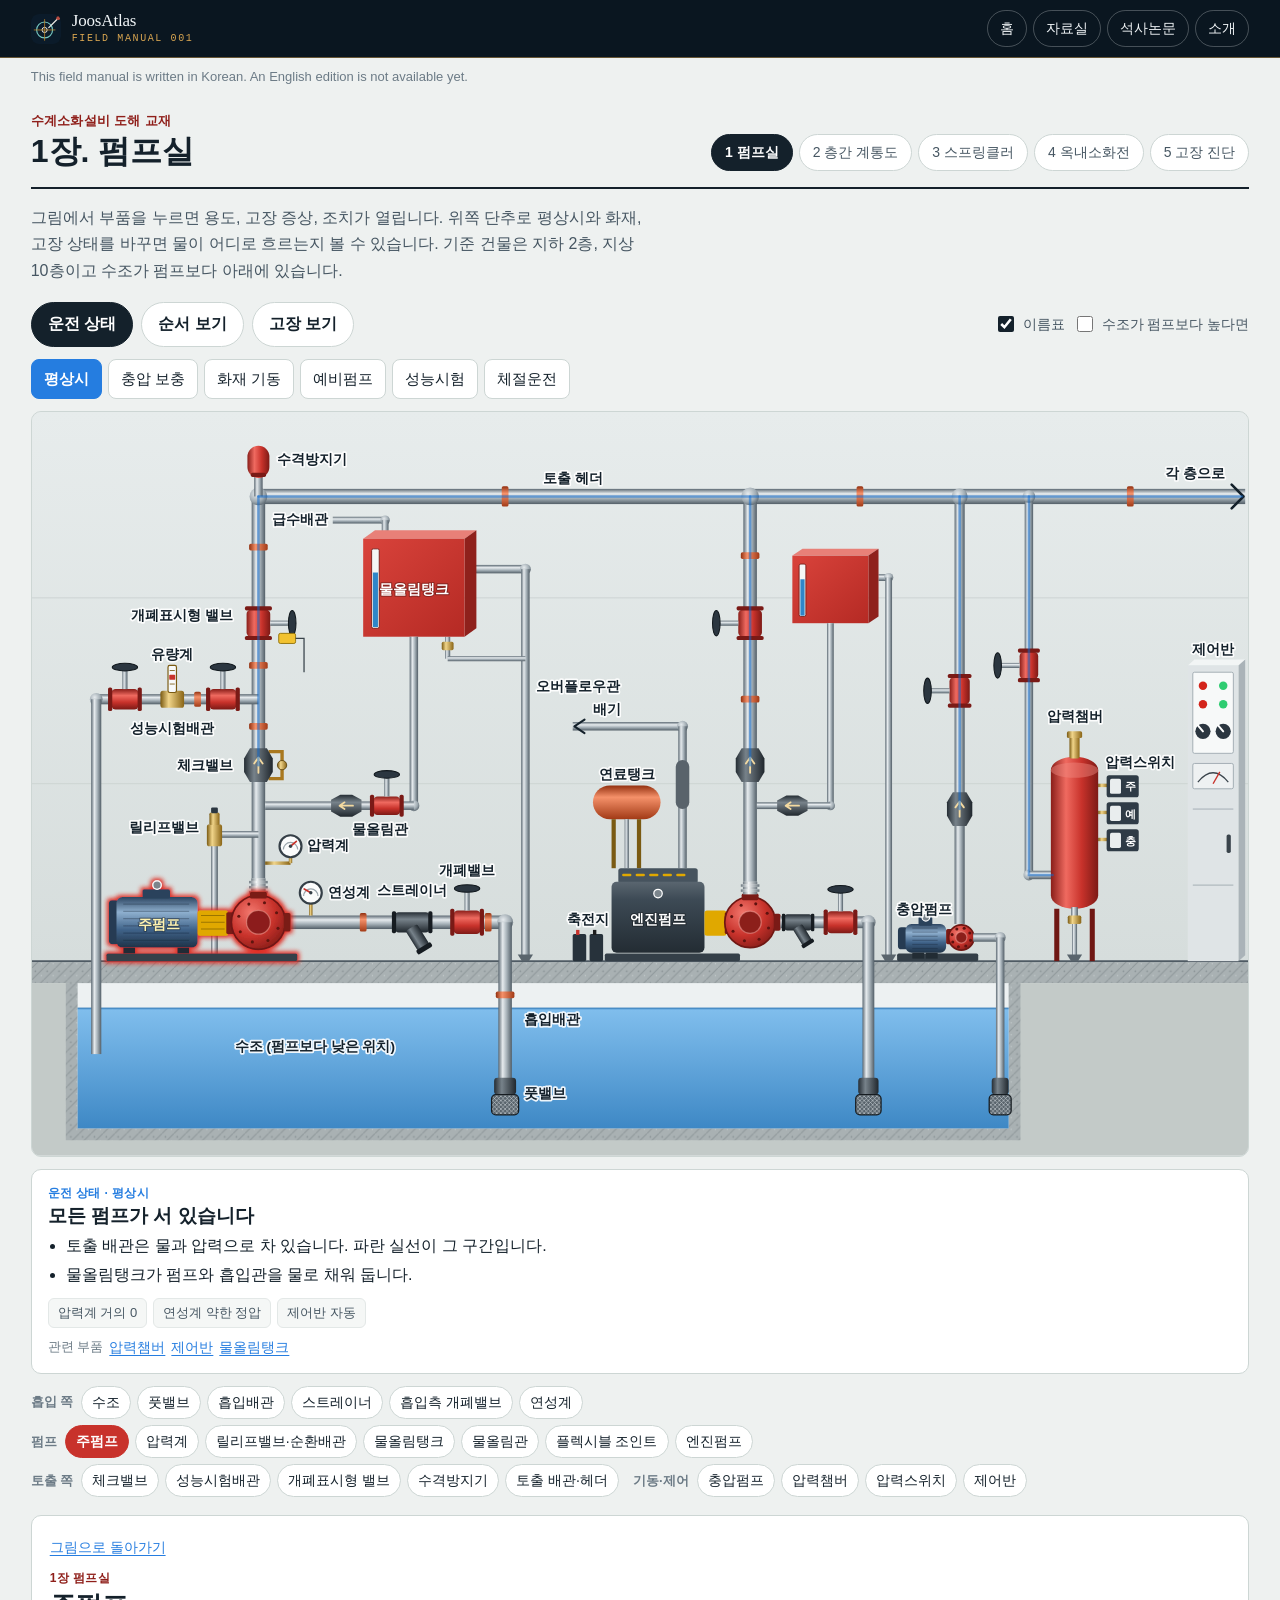
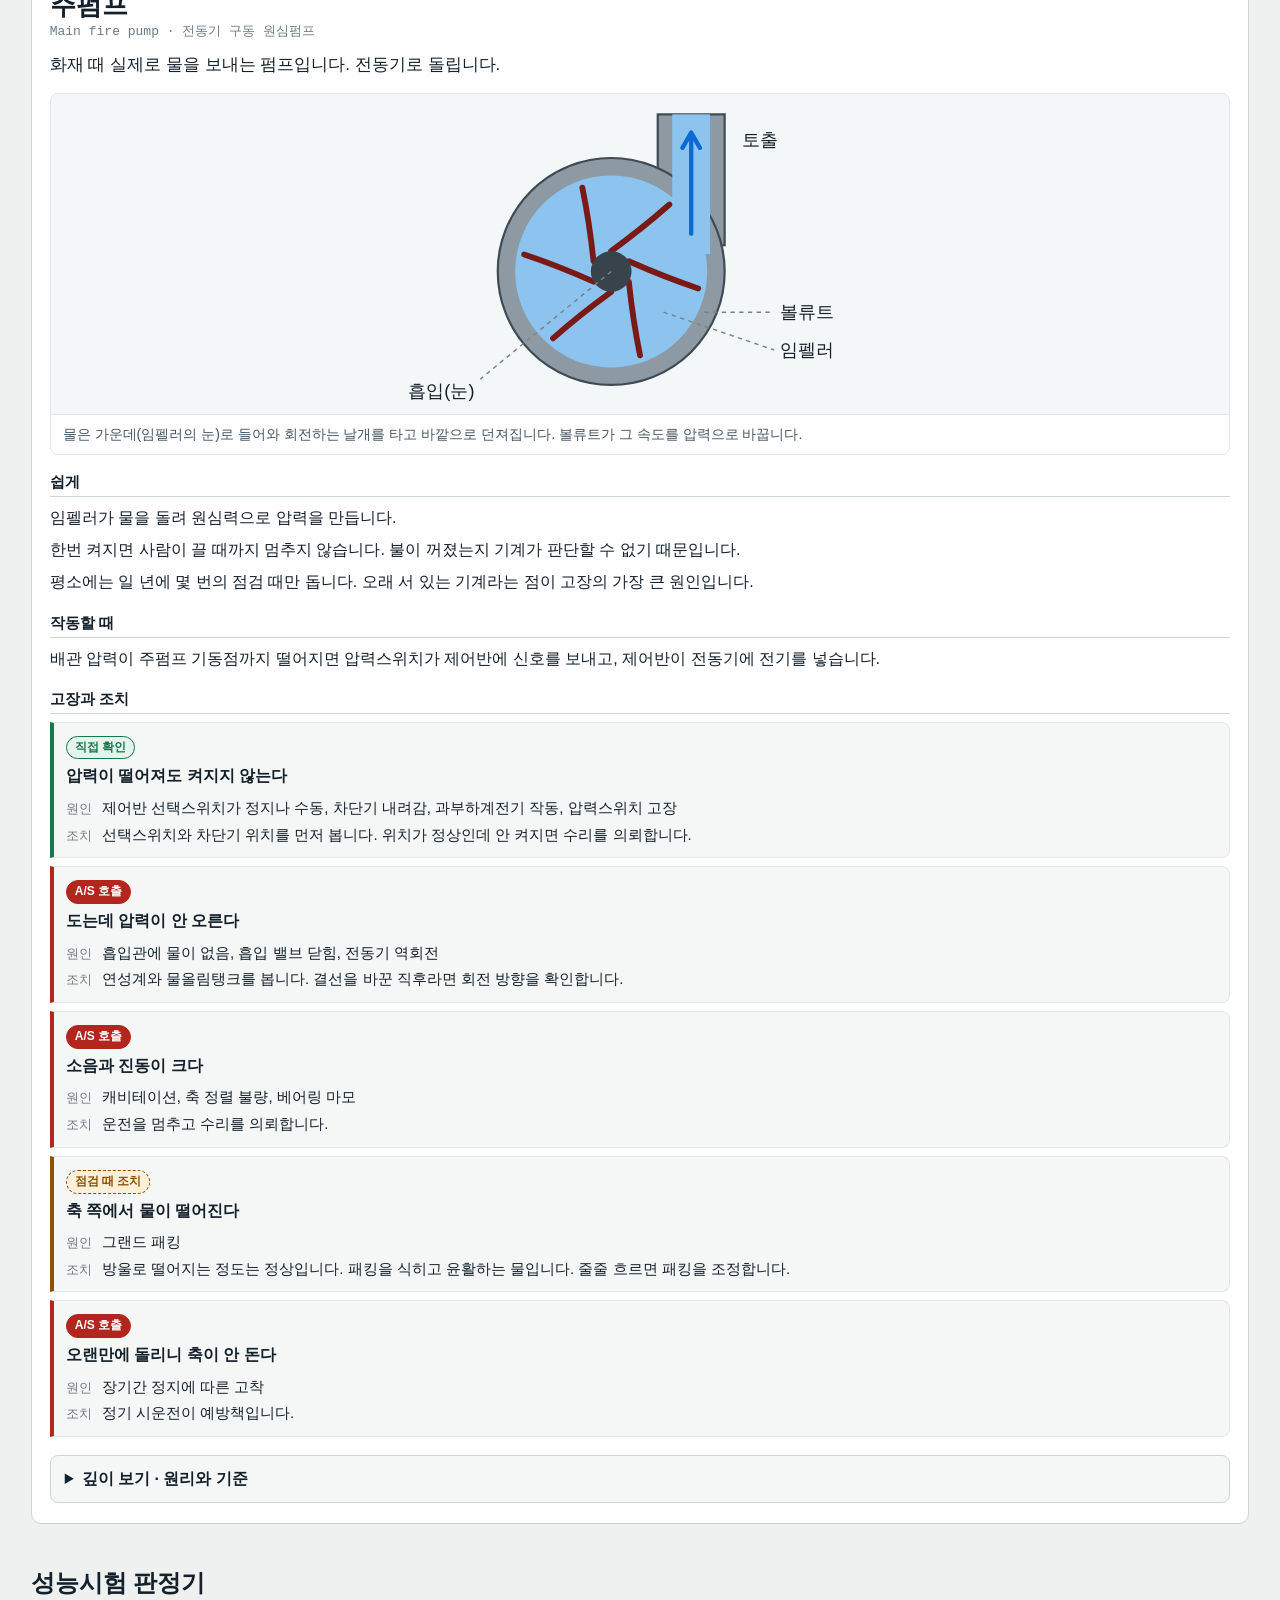
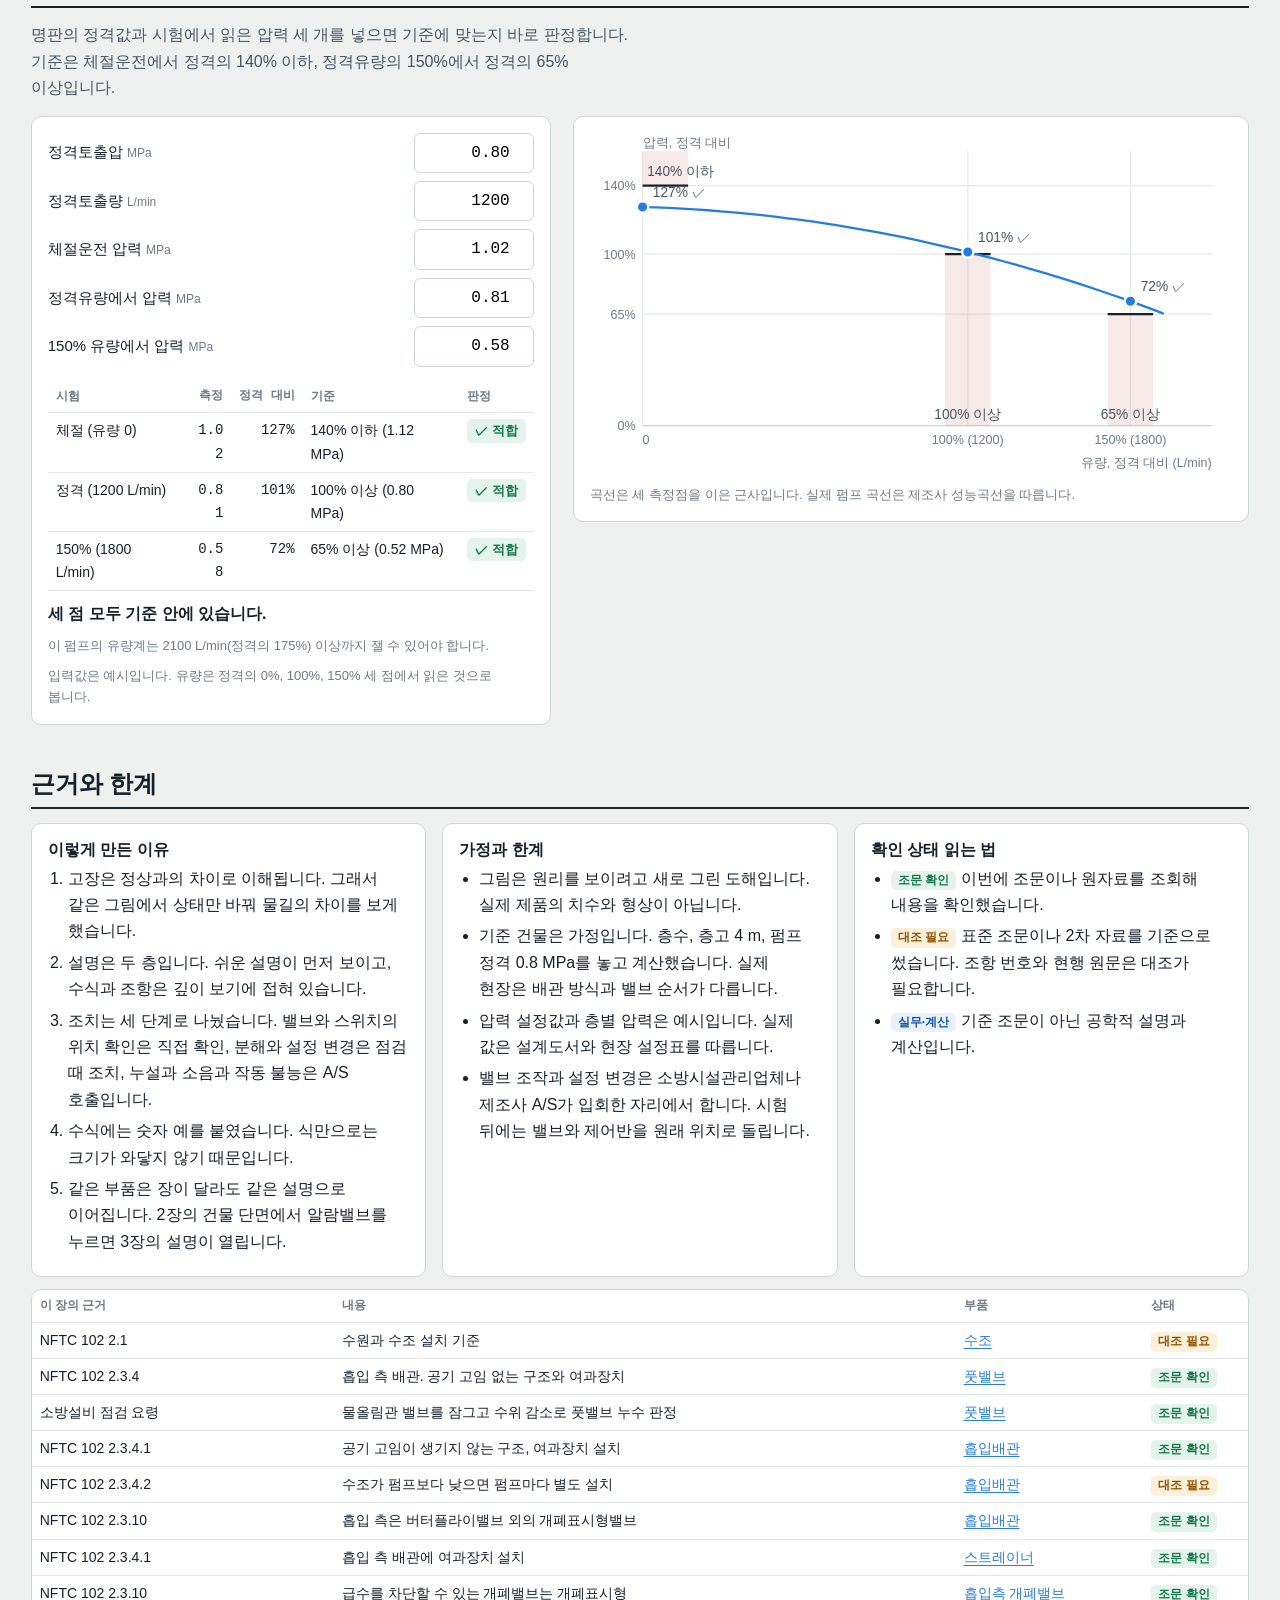
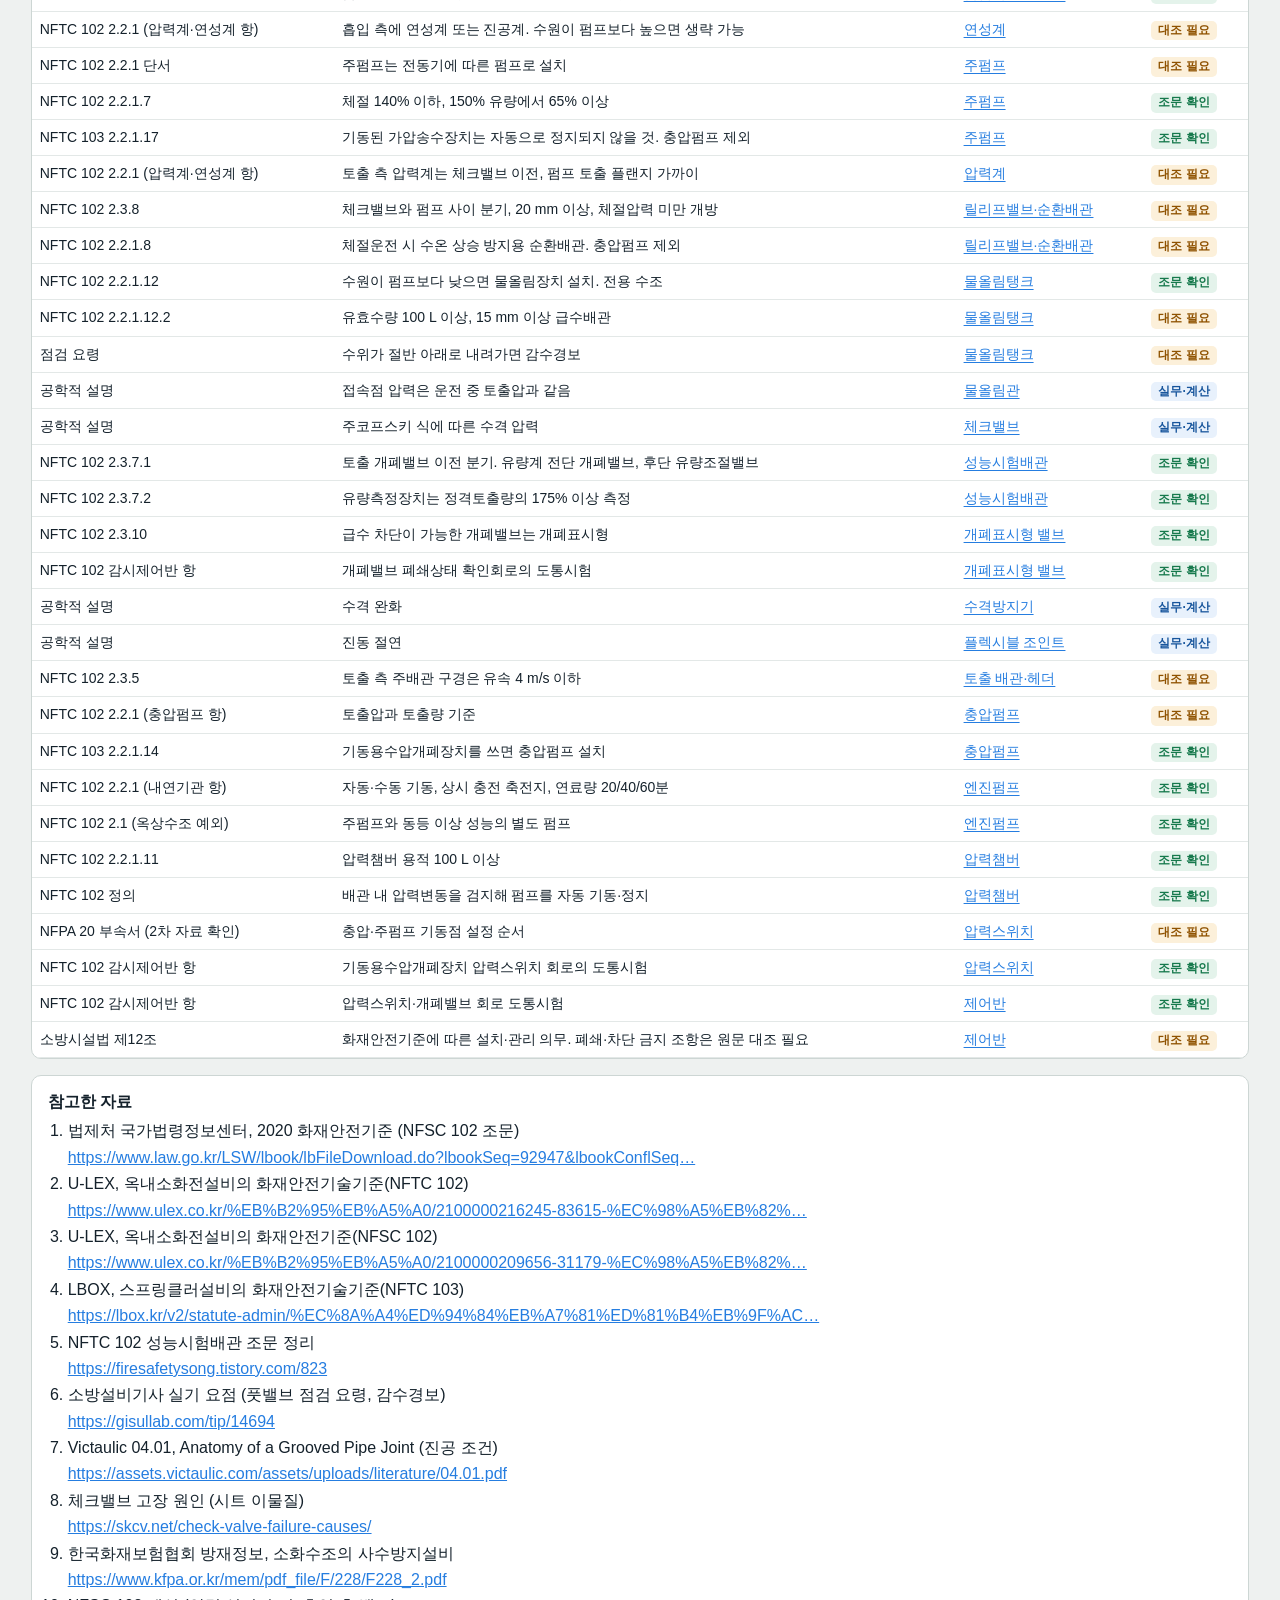
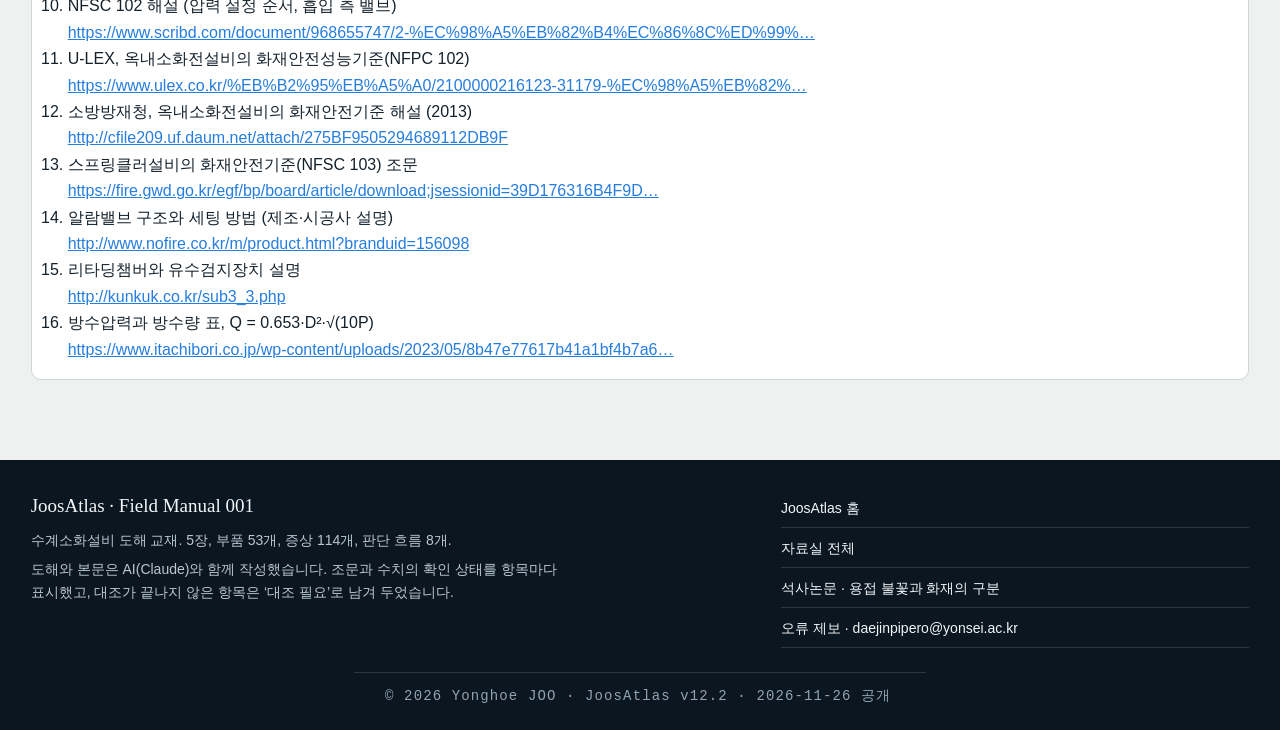
==== commit 943e173d: "Add files via upload" ====
--- a/manual-001/index.html
+++ b/manual-001/index.html
@@ -16,7 +16,7 @@
 <meta property="og:image" content="https://daejinpipero-gaja.github.io/JoosAtlas/assets/images/manual-001-cover.jpg">
 <meta name="twitter:card" content="summary_large_image">
 <link rel="icon" href="../favicon.svg" type="image/svg+xml">
-<link rel="stylesheet" href="css/site.css?v=12.1.0">
+<link rel="stylesheet" href="css/site.css?v=12.2.0">
 </head>
 <body>
 <header class="jx-mast">
@@ -96,18 +96,18 @@
       <a href="mailto:daejinpipero@yonsei.ac.kr">오류 제보 · daejinpipero@yonsei.ac.kr</a>
     </nav>
   </div>
-  <p class="jx-base">© 2026 Yonghoe JOO · JoosAtlas v12.1 · 2026-11-26 공개</p>
+  <p class="jx-base">© 2026 Yonghoe JOO · JoosAtlas v12.2 · 2026-11-26 공개</p>
 </footer>
-<script src="js/book.js?v=12.1.0"></script>
-<script src="js/scene.js?v=12.1.0"></script>
-<script src="js/figs.js?v=12.1.0"></script>
-<script src="js/data.js?v=12.1.0"></script>
-<script src="js/draw.js?v=12.1.0"></script>
-<script src="js/ch1.js?v=12.1.0"></script>
-<script src="js/ch2.js?v=12.1.0"></script>
-<script src="js/ch3.js?v=12.1.0"></script>
-<script src="js/ch4.js?v=12.1.0"></script>
-<script src="js/ch5.js?v=12.1.0"></script>
-<script src="js/app.js?v=12.1.0"></script>
+<script src="js/book.js?v=12.2.0"></script>
+<script src="js/scene.js?v=12.2.0"></script>
+<script src="js/figs.js?v=12.2.0"></script>
+<script src="js/data.js?v=12.2.0"></script>
+<script src="js/draw.js?v=12.2.0"></script>
+<script src="js/ch1.js?v=12.2.0"></script>
+<script src="js/ch2.js?v=12.2.0"></script>
+<script src="js/ch3.js?v=12.2.0"></script>
+<script src="js/ch4.js?v=12.2.0"></script>
+<script src="js/ch5.js?v=12.2.0"></script>
+<script src="js/app.js?v=12.2.0"></script>
 </body>
 </html>
